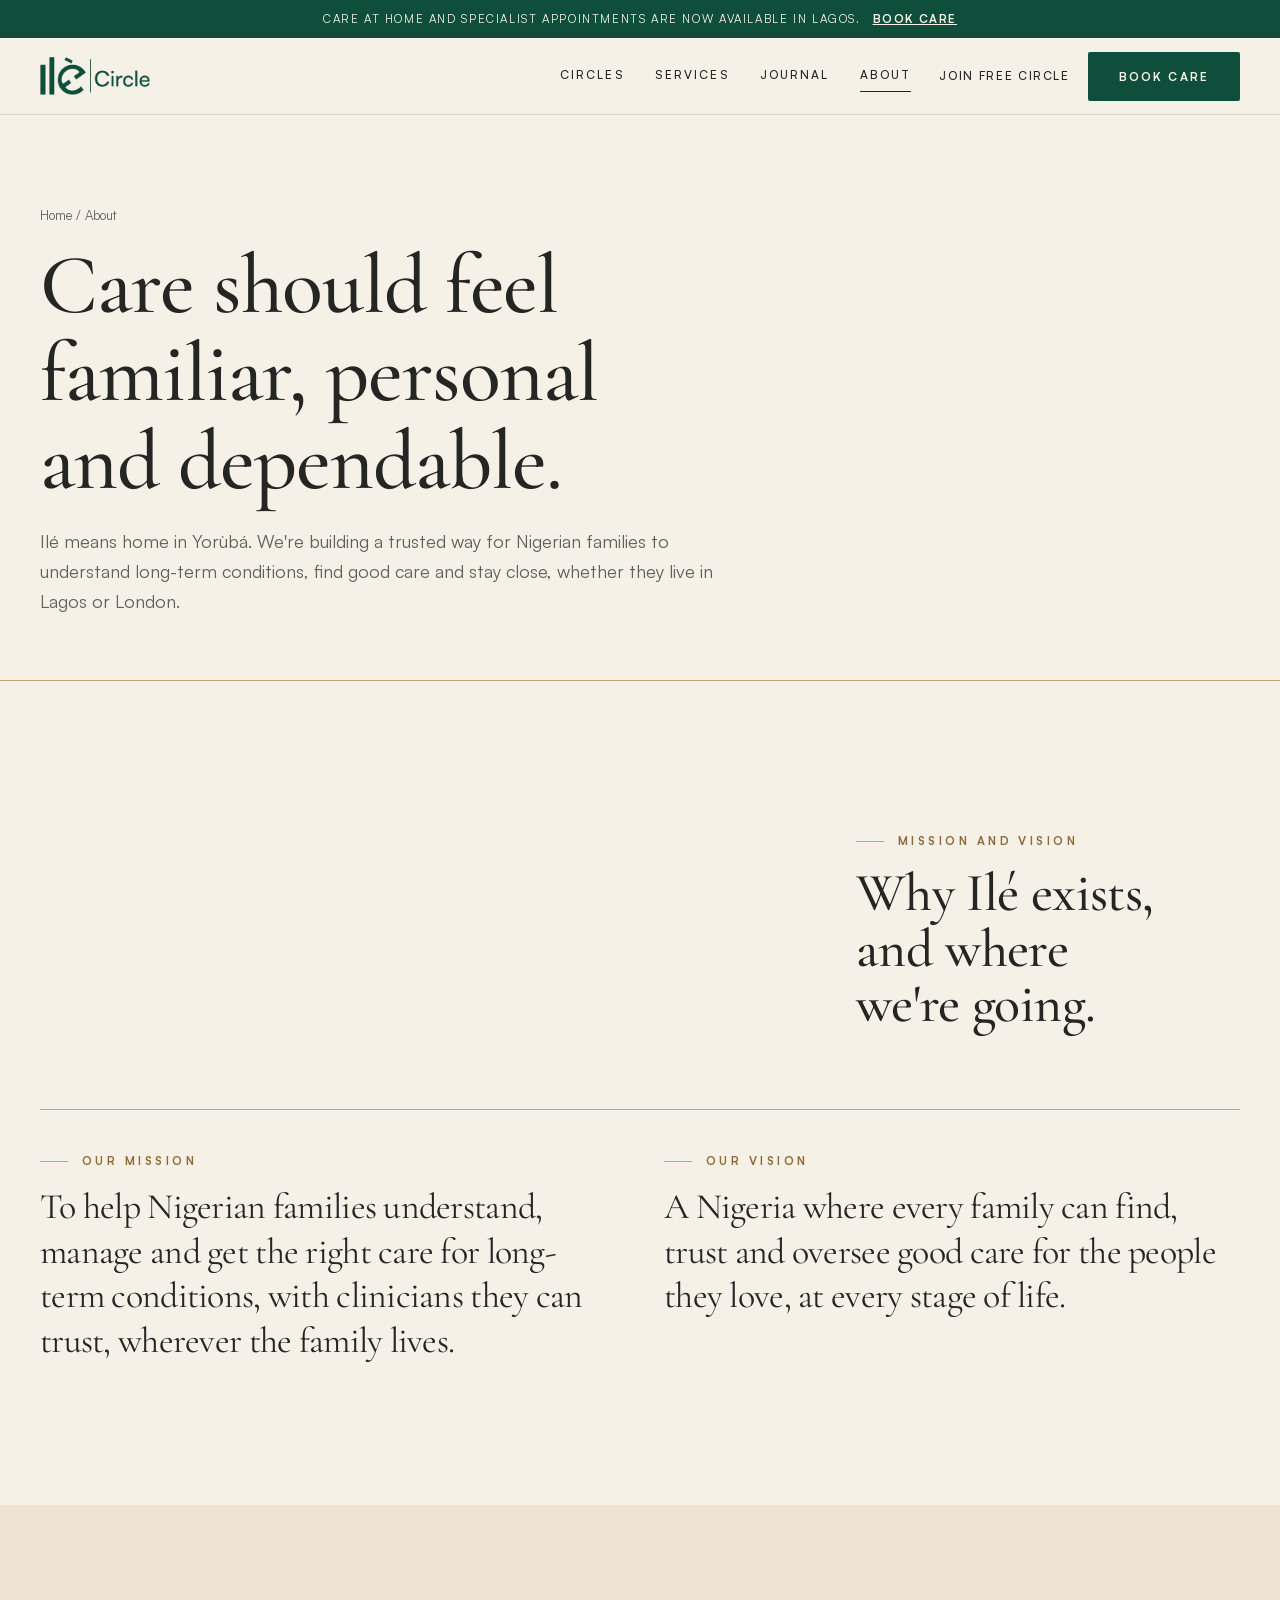
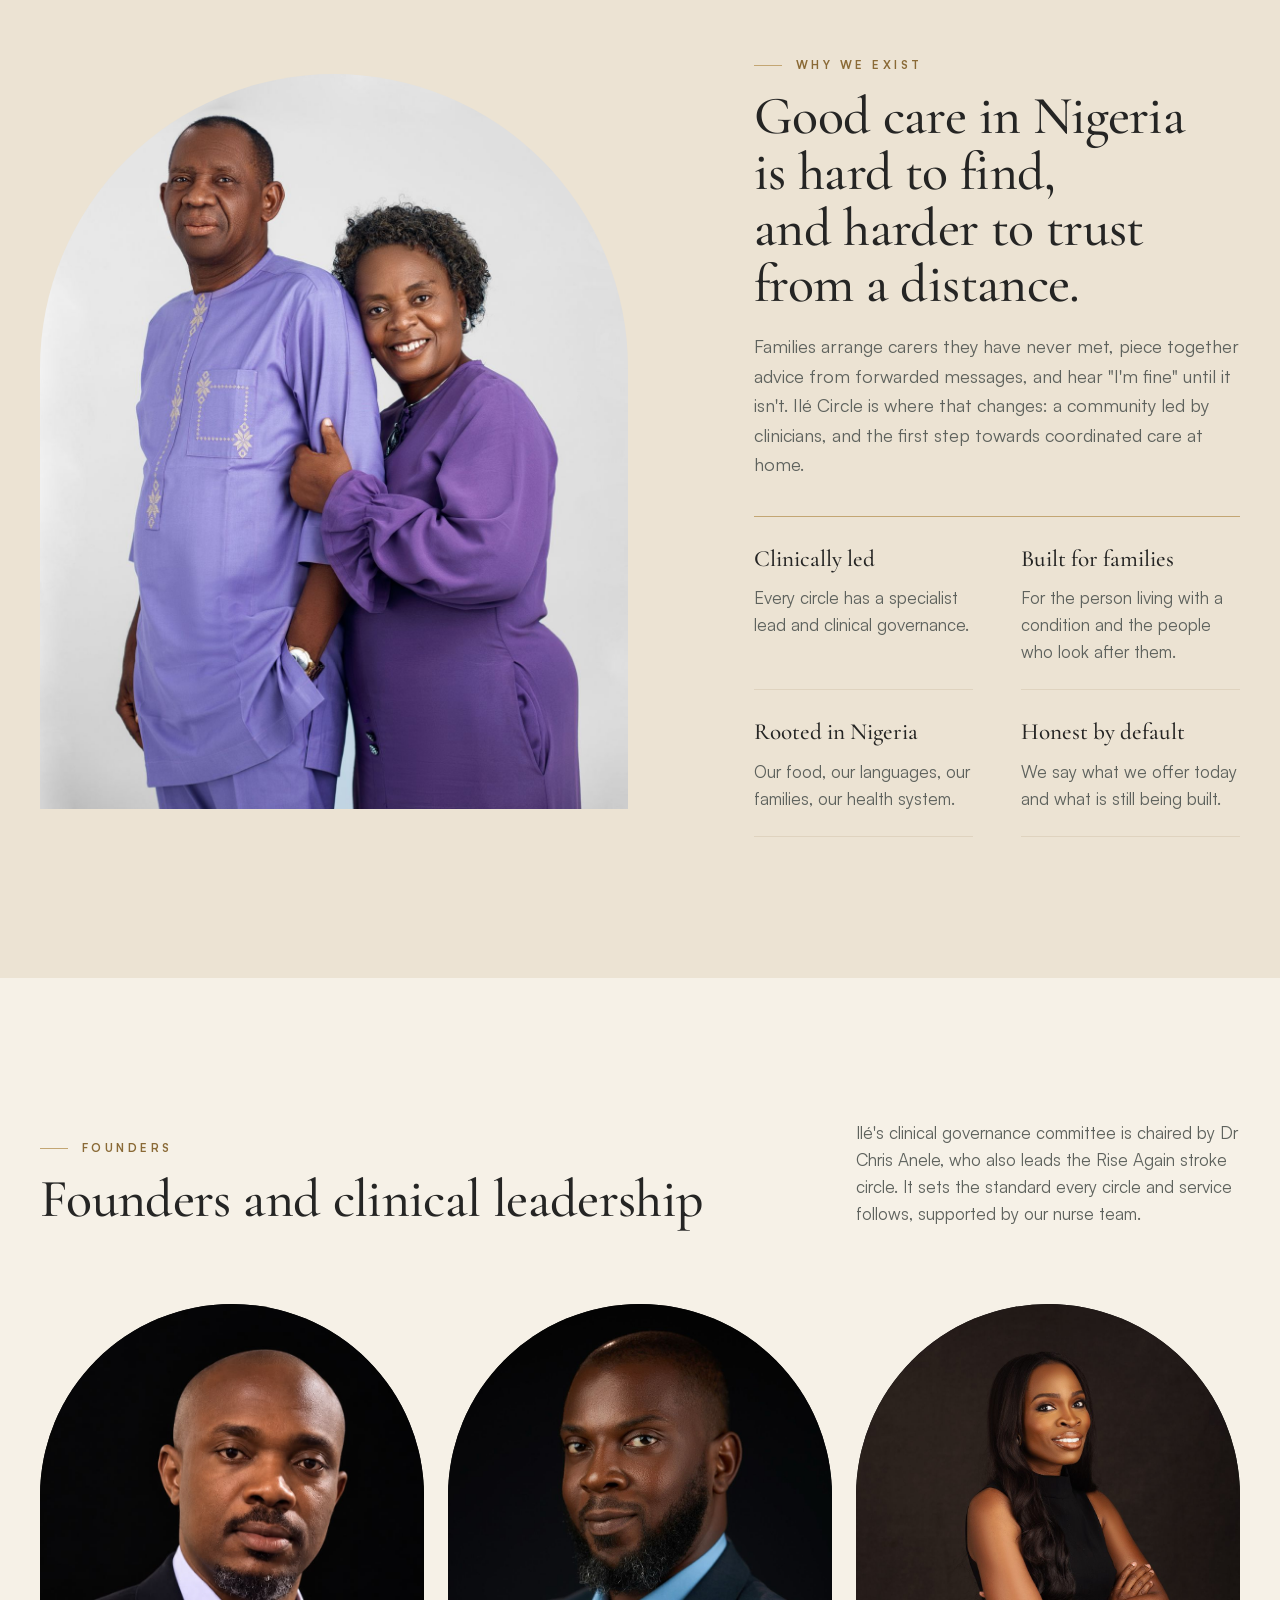
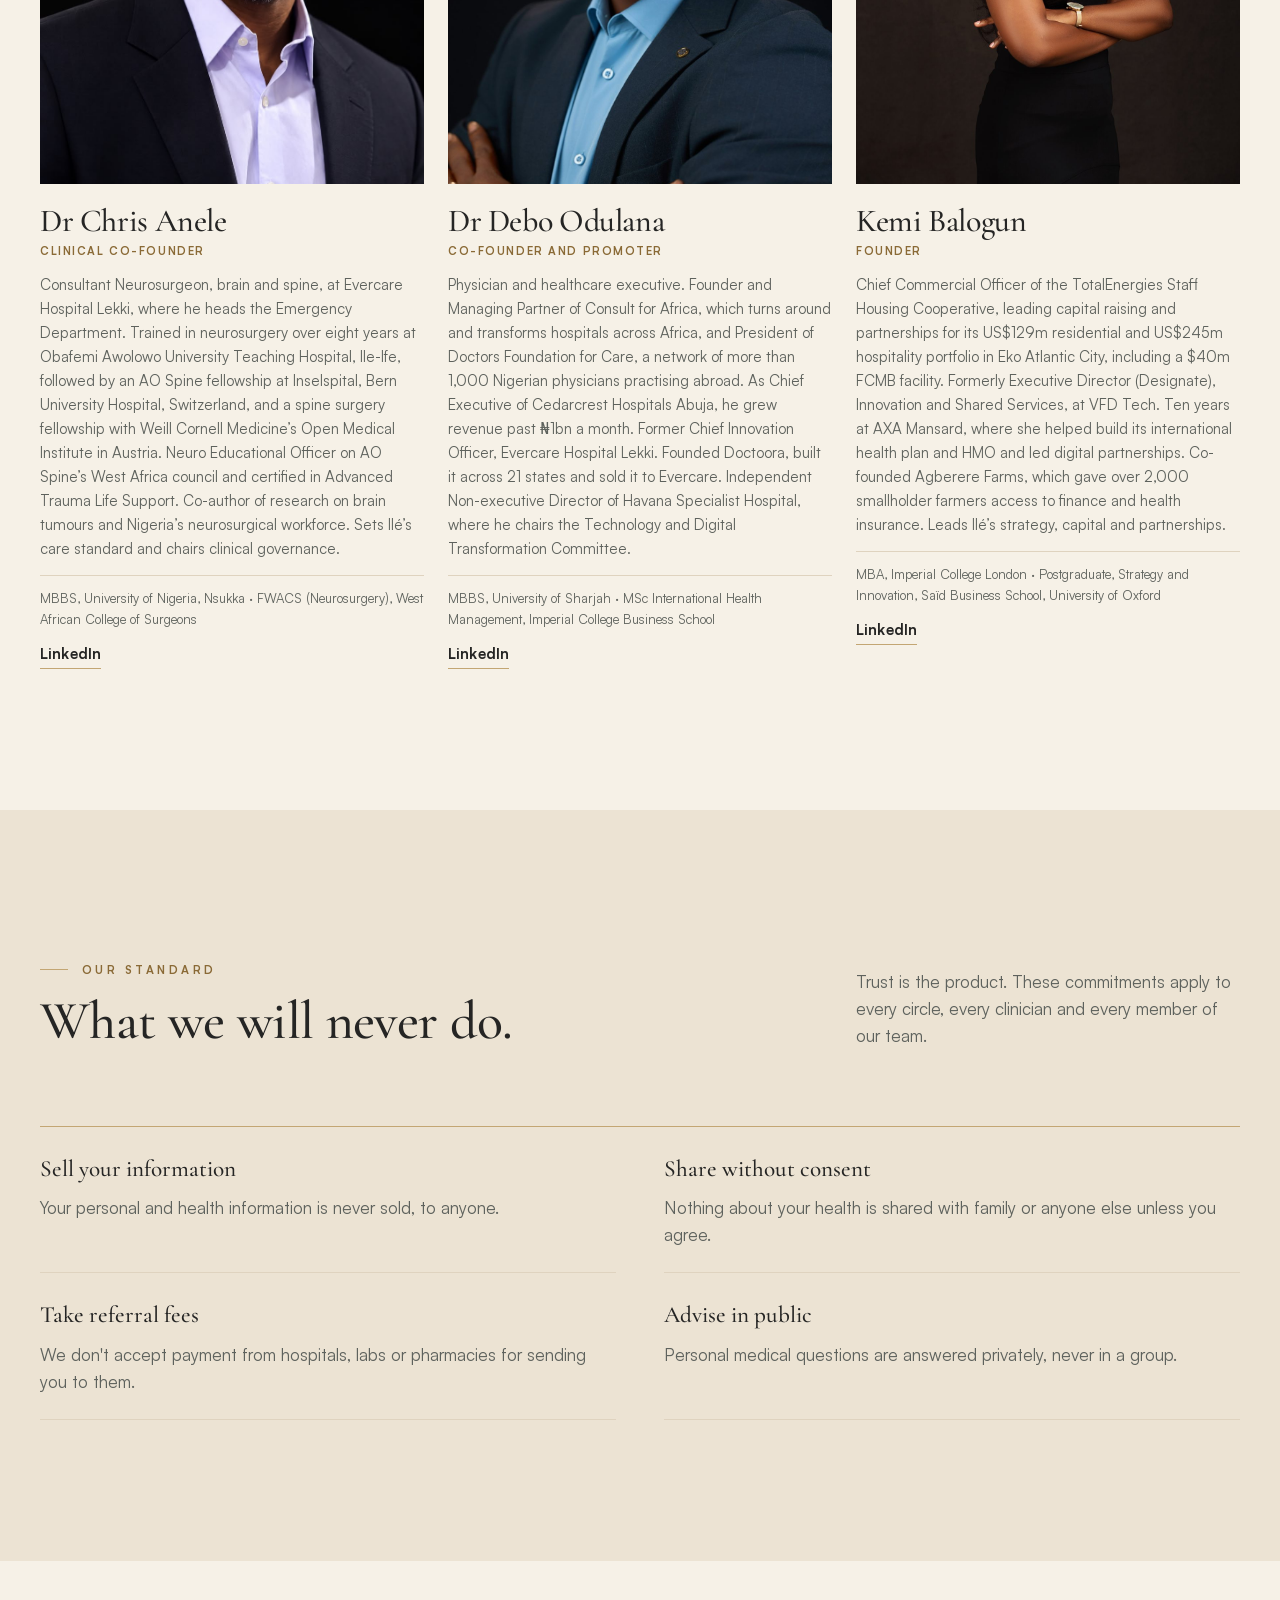
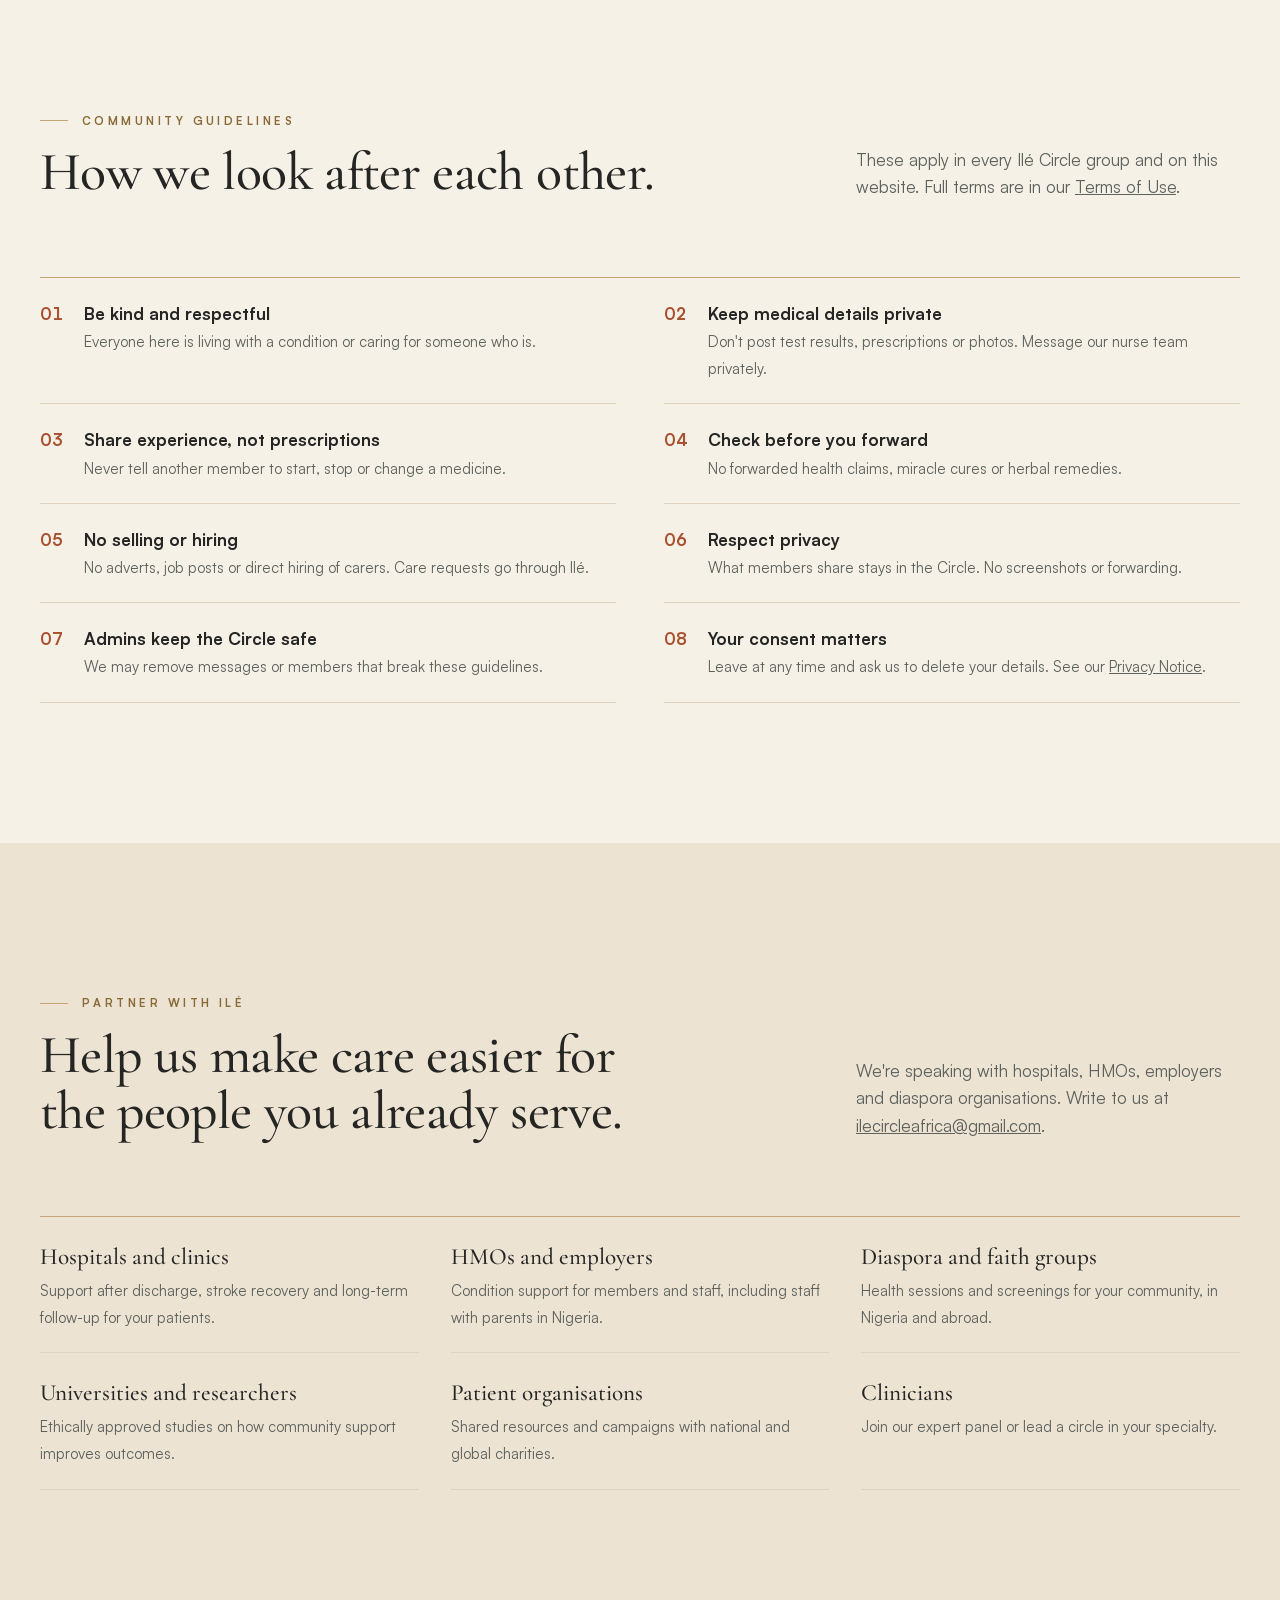
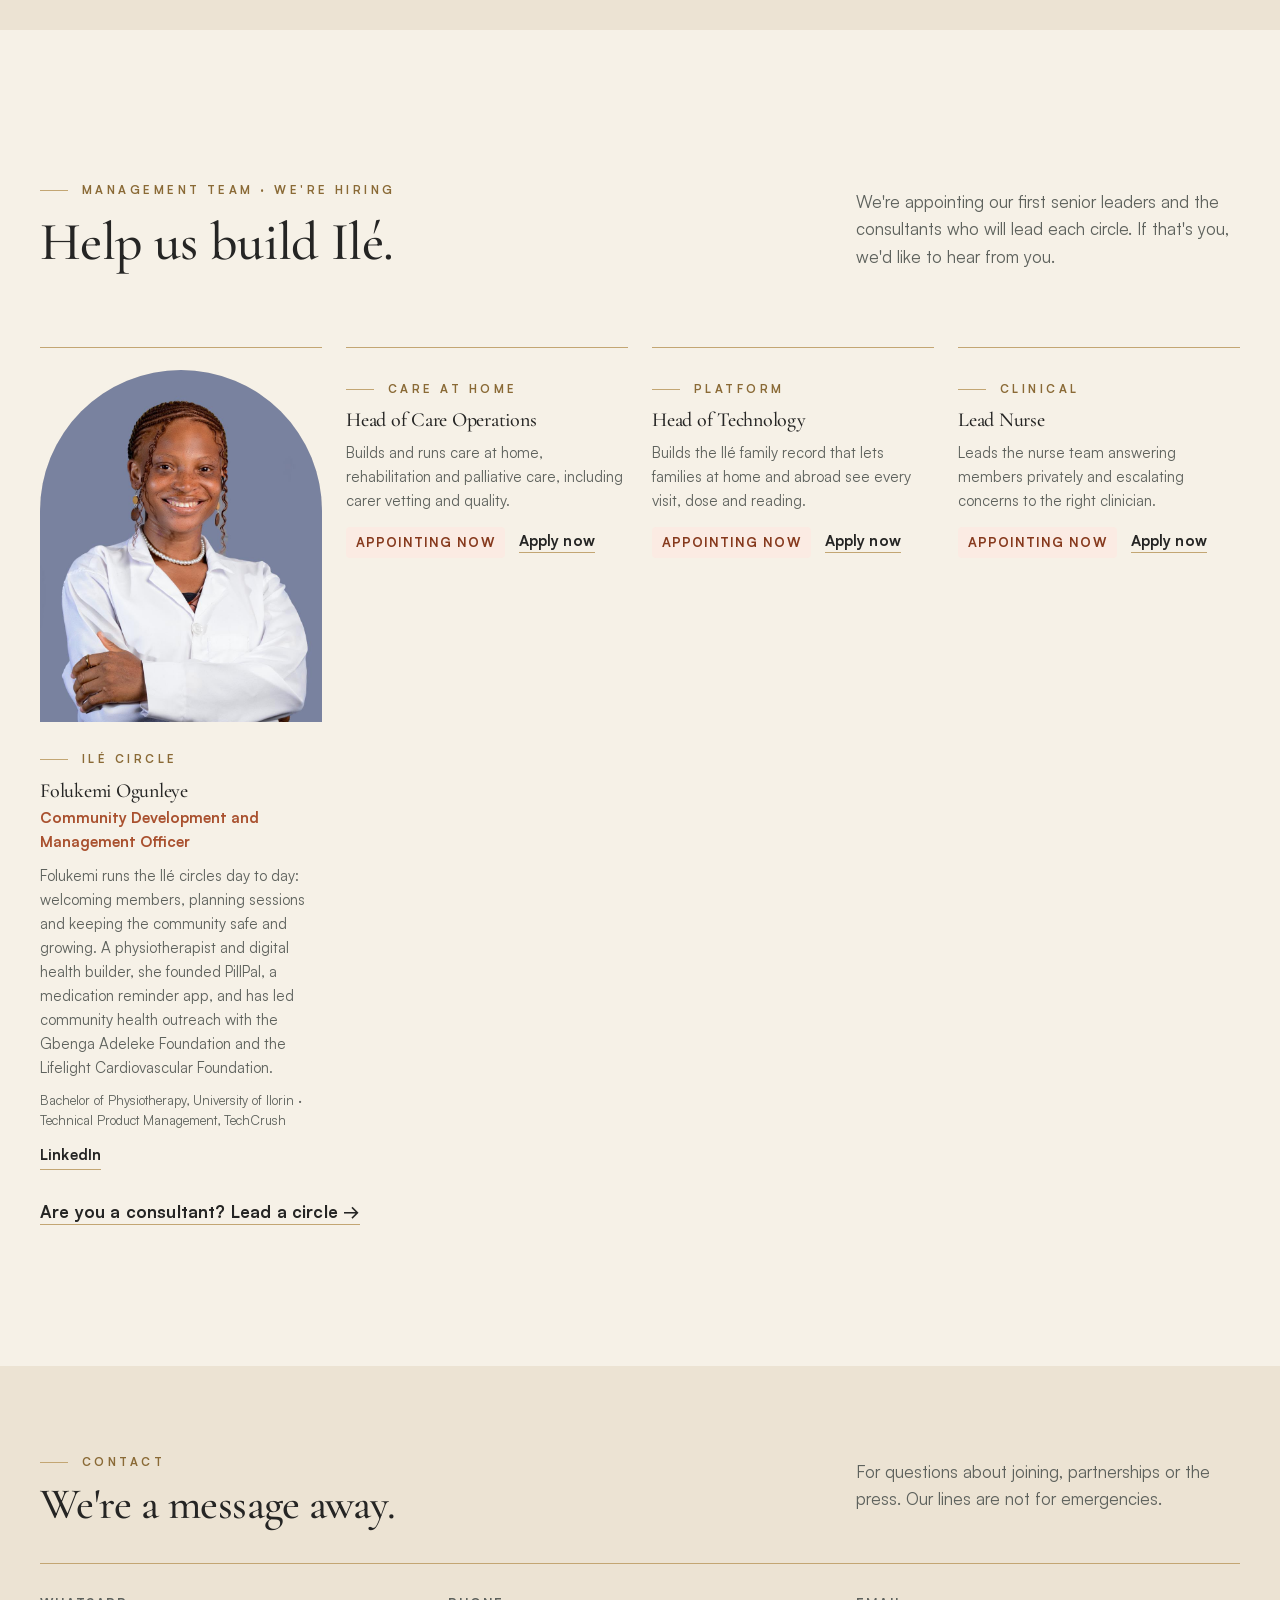
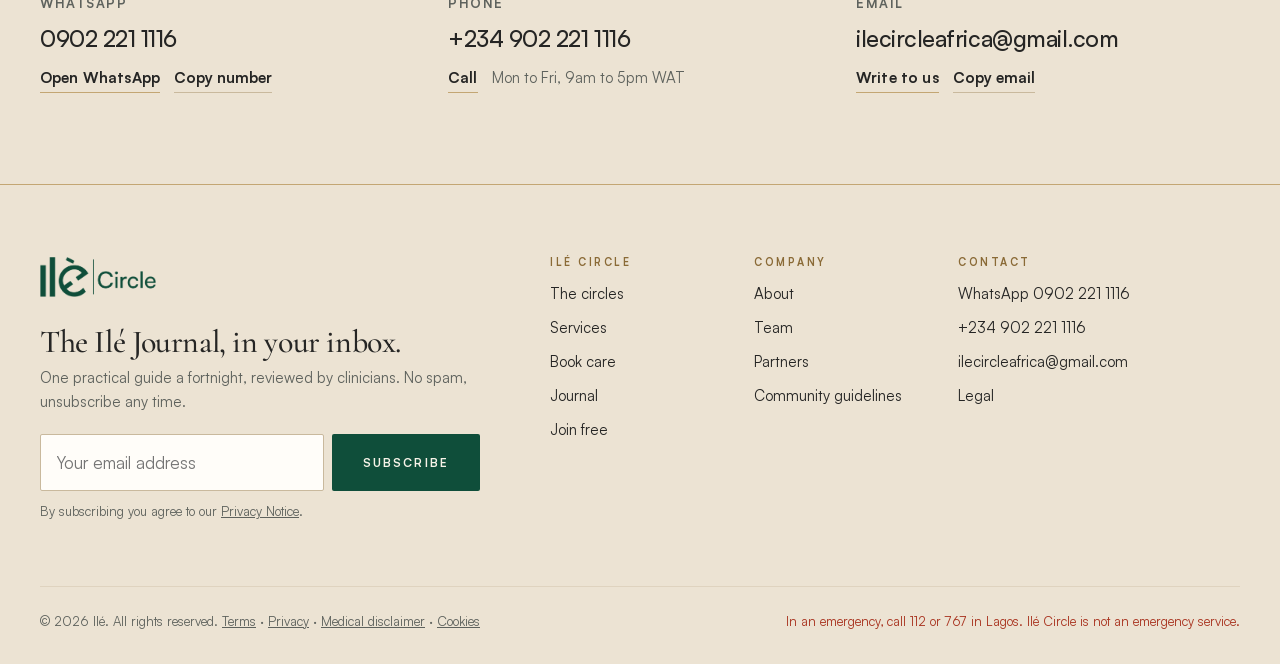
==== about.html @ 23734541 "Publish Ilé Circle website Co-Authored-By: Claude Opus 5.5 <noreply@anthropic.com>" ====
<!doctype html>
<html lang="en-GB">
<head>
<meta charset="utf-8">
<meta name="viewport" content="width=device-width, initial-scale=1, viewport-fit=cover">
<title>About · Ilé Circle</title>
<meta name="description" content="Ilé means home in Yorùbá. Our mission, vision, founders and management team.">
<meta property="og:title" content="About Ilé">
<meta property="og:description" content="Ilé means home in Yorùbá. Our mission, vision, founders and management team.">
<meta property="og:image" content="images/couple-purple-2.jpg">
<meta property="og:type" content="website">
<meta name="twitter:card" content="summary_large_image">
<meta name="theme-color" content="#0F4E3A">

<link rel="icon" type="image/png" href="images/mark-green.png">

<link rel="stylesheet" href="assets/site.css">
</head>
<body>
<a class="skip" href="#main">Skip to content</a>
<div class="announce"><div class="wrap"><span>Care at home and specialist appointments are now available in Lagos.</span> <a href="request.html">Book care</a></div></div>
<header class="site-header">
  <div class="wrap">
    <a class="brand" href="index.html" aria-label="Ilé Circle home"><img class="on-light" src="images/logo-circle-green.png" alt="Ilé Circle" width="1190" height="410"><img class="on-dark" src="images/logo-circle-cream.png" alt="Ilé Circle" width="1190" height="410"></a>
    <nav class="nav" aria-label="Main"><a href="circles.html">Circles</a><a href="index.html#services">Services</a><a href="journal.html">Journal</a><a href="about.html" aria-current="page">About</a></nav>
    <div class="header-cta"><a class="tel" href="join.html">Join free circle</a><a class="btn btn-primary" href="request.html">Book care</a></div>
    <button class="menu-btn" type="button" aria-expanded="false" aria-controls="drawer">Menu</button>
  </div>
  <div class="drawer" id="drawer"><div class="wrap"><nav aria-label="Mobile"><a href="circles.html">Circles</a><a href="index.html#services">Services</a><a href="journal.html">Journal</a><a href="about.html" aria-current="page">About</a><a href="join.html">Join the free circle</a><a href="https://wa.me/2349022211116" target="_blank" rel="noopener">WhatsApp 0902 221 1116</a><a class="btn btn-primary" href="request.html">Book care for a parent</a></nav></div></div>
</header>
<main id="main">
<header class="page-head">
  <div class="wrap">
    <p class="crumbs"><a href="index.html">Home</a> / About</p>
    <h1>Care should feel familiar, personal and dependable.</h1>
    <p class="lede">Ilé means home in Yorùbá. We're building a trusted way for Nigerian families to understand long-term conditions, find good care and stay close, whether they live in Lagos or London.</p>
  </div>
</header>

<section class="section" id="mission">
  <div class="wrap">
    <div class="head"><div><p class="kicker">Mission and vision</p><h2>Why Ilé exists, and where we're going.</h2></div></div>
    <div class="mv">
      <div><p class="kicker">Our mission</p><p class="mv-text">To help Nigerian families understand, manage and get the right care for long-term conditions, with clinicians they can trust, wherever the family lives.</p></div>
      <div><p class="kicker">Our vision</p><p class="mv-text">A Nigeria where every family can find, trust and oversee good care for the people they love, at every stage of life.</p></div>
    </div>
  </div>
</section>

<section class="section alt">
  <div class="wrap split">
    <div class="a"><div class="circle"><div class="media"><img src="images/couple-purple-2.jpg" alt="A Nigerian couple in matching purple outfits" loading="lazy" width="1200" height="1500"></div></div></div>
    <div class="b">
      <p class="kicker">Why we exist</p>
      <h2>Good care in Nigeria is hard to find, and harder to trust from a distance.</h2>
      <p class="lede">Families arrange carers they have never met, piece together advice from forwarded messages, and hear "I'm fine" until it isn't. Ilé Circle is where that changes: a community led by clinicians, and the first step towards coordinated care at home.</p>
      <div class="values" style="margin-top:36px">
        <div><b>Clinically led</b><span>Every circle has a specialist lead and clinical governance.</span></div>
        <div><b>Built for families</b><span>For the person living with a condition and the people who look after them.</span></div>
        <div><b>Rooted in Nigeria</b><span>Our food, our languages, our families, our health system.</span></div>
        <div><b>Honest by default</b><span>We say what we offer today and what is still being built.</span></div>
      </div>
    </div>
  </div>
</section>

<section class="section" id="team">
  <div class="wrap">
    <div class="head">
      <div><p class="kicker">Founders</p><h2>Founders and clinical leadership</h2></div>
      <div><p class="muted">Ilé's clinical governance committee is chaired by Dr Chris Anele, who also leads the Rise Again stroke circle. It sets the standard every circle and service follows, supported by our nurse team.</p></div>
    </div>
    <div class="people"><article class="person"><div class="portrait has-photo"><img src="images/founder-chris-anele.jpg" alt="Portrait of Dr Chris Anele" loading="lazy" width="1067" height="1600"></div><h3>Dr Chris Anele</h3><p class="role">Clinical co-founder</p><p>Consultant Neurosurgeon, brain and spine, at Evercare Hospital Lekki, where he heads the Emergency Department. Trained in neurosurgery over eight years at Obafemi Awolowo University Teaching Hospital, Ile-Ife, followed by an AO Spine fellowship at Inselspital, Bern University Hospital, Switzerland, and a spine surgery fellowship with Weill Cornell Medicine’s Open Medical Institute in Austria. Neuro Educational Officer on AO Spine’s West Africa council and certified in Advanced Trauma Life Support. Co-author of research on brain tumours and Nigeria’s neurosurgical workforce. Sets Ilé’s care standard and chairs clinical governance.</p><p class="creds">MBBS, University of Nigeria, Nsukka · FWACS (Neurosurgery), West African College of Surgeons</p><a class="li link" href="https://www.linkedin.com/in/christopher-anele-565a2362" target="_blank" rel="noopener">LinkedIn</a></article><article class="person"><div class="portrait has-photo"><img src="images/founder-debo-odulana.jpg" alt="Portrait of Dr Debo Odulana" loading="lazy" width="1067" height="1600"></div><h3>Dr Debo Odulana</h3><p class="role">Co-founder and promoter</p><p>Physician and healthcare executive. Founder and Managing Partner of Consult for Africa, which turns around and transforms hospitals across Africa, and President of Doctors Foundation for Care, a network of more than 1,000 Nigerian physicians practising abroad. As Chief Executive of Cedarcrest Hospitals Abuja, he grew revenue past ₦1bn a month. Former Chief Innovation Officer, Evercare Hospital Lekki. Founded Doctoora, built it across 21 states and sold it to Evercare. Independent Non-executive Director of Havana Specialist Hospital, where he chairs the Technology and Digital Transformation Committee.</p><p class="creds">MBBS, University of Sharjah · MSc International Health Management, Imperial College Business School</p><a class="li link" href="https://www.linkedin.com/in/deboodulana/" target="_blank" rel="noopener">LinkedIn</a></article><article class="person"><div class="portrait has-photo"><img src="images/founder-kemi-balogun.jpg" alt="Portrait of Kemi Balogun" loading="lazy" width="1067" height="1600"></div><h3>Kemi Balogun</h3><p class="role">Founder</p><p>Chief Commercial Officer of the TotalEnergies Staff Housing Cooperative, leading capital raising and partnerships for its US$129m residential and US$245m hospitality portfolio in Eko Atlantic City, including a $40m FCMB facility. Formerly Executive Director (Designate), Innovation and Shared Services, at VFD Tech. Ten years at AXA Mansard, where she helped build its international health plan and HMO and led digital partnerships. Co-founded Agberere Farms, which gave over 2,000 smallholder farmers access to finance and health insurance. Leads Ilé’s strategy, capital and partnerships.</p><p class="creds">MBA, Imperial College London · Postgraduate, Strategy and Innovation, Saïd Business School, University of Oxford</p><a class="li link" href="https://www.linkedin.com/in/oluwakemi-balogun/" target="_blank" rel="noopener">LinkedIn</a></article></div>
  </div>
</section>

<section class="section alt" id="standard">
  <div class="wrap">
    <div class="head">
      <div><p class="kicker">Our standard</p><h2>What we will never do.</h2></div>
      <div><p class="muted">Trust is the product. These commitments apply to every circle, every clinician and every member of our team.</p></div>
    </div>
    <div class="values">
      <div><b>Sell your information</b><span>Your personal and health information is never sold, to anyone.</span></div>
      <div><b>Share without consent</b><span>Nothing about your health is shared with family or anyone else unless you agree.</span></div>
      <div><b>Take referral fees</b><span>We don't accept payment from hospitals, labs or pharmacies for sending you to them.</span></div>
      <div><b>Advise in public</b><span>Personal medical questions are answered privately, never in a group.</span></div>
    </div>
  </div>
</section>

<section class="section" id="guidelines">
  <div class="wrap">
    <div class="head">
      <div><p class="kicker">Community guidelines</p><h2>How we look after each other.</h2></div>
      <div><p class="muted">These apply in every Ilé Circle group and on this website. Full terms are in our <a href="legal.html#terms">Terms of Use</a>.</p></div>
    </div>
    <ol class="rules">
      <li><div><b>Be kind and respectful</b><span>Everyone here is living with a condition or caring for someone who is.</span></div></li>
      <li><div><b>Keep medical details private</b><span>Don't post test results, prescriptions or photos. Message our nurse team privately.</span></div></li>
      <li><div><b>Share experience, not prescriptions</b><span>Never tell another member to start, stop or change a medicine.</span></div></li>
      <li><div><b>Check before you forward</b><span>No forwarded health claims, miracle cures or herbal remedies.</span></div></li>
      <li><div><b>No selling or hiring</b><span>No adverts, job posts or direct hiring of carers. Care requests go through Ilé.</span></div></li>
      <li><div><b>Respect privacy</b><span>What members share stays in the Circle. No screenshots or forwarding.</span></div></li>
      <li><div><b>Admins keep the Circle safe</b><span>We may remove messages or members that break these guidelines.</span></div></li>
      <li><div><b>Your consent matters</b><span>Leave at any time and ask us to delete your details. See our <a href="legal.html#privacy">Privacy Notice</a>.</span></div></li>
    </ol>
  </div>
</section>

<section class="section alt" id="partners">
  <div class="wrap">
    <div class="head">
      <div><p class="kicker">Partner with Ilé</p><h2>Help us make care easier for the people you already serve.</h2></div>
      <div><p class="muted">We're speaking with hospitals, HMOs, employers and diaspora organisations. Write to us at <a href="mailto:ilecircleafrica@gmail.com">ilecircleafrica@gmail.com</a>.</p></div>
    </div>
    <div class="partner-list">
      <div><b>Hospitals and clinics</b><span>Support after discharge, stroke recovery and long-term follow-up for your patients.</span></div>
      <div><b>HMOs and employers</b><span>Condition support for members and staff, including staff with parents in Nigeria.</span></div>
      <div><b>Diaspora and faith groups</b><span>Health sessions and screenings for your community, in Nigeria and abroad.</span></div>
      <div><b>Universities and researchers</b><span>Ethically approved studies on how community support improves outcomes.</span></div>
      <div><b>Patient organisations</b><span>Shared resources and campaigns with national and global charities.</span></div>
      <div><b>Clinicians</b><span>Join our expert panel or lead a circle in your specialty.</span></div>
    </div>
  </div>
</section>

<section class="section" id="careers">
  <div class="wrap">
    <div class="head">
      <div><p class="kicker">Management team · We're hiring</p><h2>Help us build Ilé.</h2></div>
      <div><p class="muted">We're appointing our first senior leaders and the consultants who will lead each circle. If that's you, we'd like to hear from you.</p></div>
    </div>
    <div class="roles"><article class="role-card appointed"><div class="role-photo"><img src="images/team-folukemi.jpg" alt="Portrait of Folukemi Ogunleye" loading="lazy" width="864" height="1080"></div><p class="kicker">Ilé Circle</p><h3>Folukemi Ogunleye</h3><p class="role">Community Development and Management Officer</p><p class="muted small">Folukemi runs the Ilé circles day to day: welcoming members, planning sessions and keeping the community safe and growing. A physiotherapist and digital health builder, she founded PillPal, a medication reminder app, and has led community health outreach with the Gbenga Adeleke Foundation and the Lifelight Cardiovascular Foundation.</p><p class="creds">Bachelor of Physiotherapy, University of Ilorin · Technical Product Management, TechCrush</p><a class="li link" href="https://www.linkedin.com/in/ogunleye-folukemisola-49941b267" target="_blank" rel="noopener">LinkedIn</a></article><article class="role-card"><p class="kicker">Care at home</p><h3>Head of Care Operations</h3><p class="muted small">Builds and runs care at home, rehabilitation and palliative care, including carer vetting and quality.</p><p class="small" style="margin-top:14px"><span class="badge" style="margin:0">Appointing now</span> <a class="link" style="margin-left:10px" href="apply.html?role=care-operations">Apply now</a></p></article><article class="role-card"><p class="kicker">Platform</p><h3>Head of Technology</h3><p class="muted small">Builds the Ilé family record that lets families at home and abroad see every visit, dose and reading.</p><p class="small" style="margin-top:14px"><span class="badge" style="margin:0">Appointing now</span> <a class="link" style="margin-left:10px" href="apply.html?role=technology">Apply now</a></p></article><article class="role-card"><p class="kicker">Clinical</p><h3>Lead Nurse</h3><p class="muted small">Leads the nurse team answering members privately and escalating concerns to the right clinician.</p><p class="small" style="margin-top:14px"><span class="badge" style="margin:0">Appointing now</span> <a class="link" style="margin-left:10px" href="apply.html?role=lead-nurse">Apply now</a></p></article></div>
    <p style="margin-top:28px"><a class="link arrow" href="apply.html?role=circle-lead">Are you a consultant? Lead a circle</a></p>
  </div>
</section>

<section class="section alt" id="contact">
  <div class="wrap">
    <div class="head"><div><p class="kicker">Contact</p><h2>We're a message away.</h2></div><div><p class="muted">For questions about joining, partnerships or the press. Our lines are not for emergencies.</p></div></div>
    <div class="contact-list">
      <div><span class="label">WhatsApp</span><p class="v">0902 221 1116</p><div class="acts"><a class="link" href="https://wa.me/2349022211116" target="_blank" rel="noopener">Open WhatsApp</a><button type="button" data-copy="+2349022211116">Copy number</button></div></div>
      <div><span class="label">Phone</span><p class="v">+234 902 221 1116</p><div class="acts"><a class="link" href="tel:+2349022211116">Call</a><span class="muted">Mon to Fri, 9am to 5pm WAT</span></div></div>
      <div><span class="label">Email</span><p class="v">ilecircleafrica@gmail.com</p><div class="acts"><a class="link" href="mailto:ilecircleafrica@gmail.com">Write to us</a><button type="button" data-copy="ilecircleafrica@gmail.com">Copy email</button></div></div>
    </div>
    <p class="xs muted" id="copy-status" role="status" style="margin-top:14px"></p>
  </div>
</section>

</main>
<footer class="site-footer">
  <div class="wrap">
    <div class="foot-grid">
      <div class="foot-news">
        <img class="on-light" src="images/logo-circle-green.png" alt="Ilé Circle" width="1190" height="410"><img class="on-dark" src="images/logo-circle-cream.png" alt="Ilé Circle" width="1190" height="410">
        <h3>The Ilé Journal, in your inbox.</h3>
        <p>One practical guide a fortnight, reviewed by clinicians. No spam, unsubscribe any time.</p>
        <form class="news-form" novalidate><label class="sr" for="news-email">Email address</label><input id="news-email" type="email" placeholder="Your email address" autocomplete="email"><button class="btn btn-primary" type="submit">Subscribe</button></form>
        <p class="news-msg xs" role="status" style="margin-top:10px"></p>
        <p class="xs muted" style="margin-top:6px">By subscribing you agree to our <a href="legal.html#privacy">Privacy Notice</a>.</p>
      </div>
      <div class="foot-col"><h4>Ilé Circle</h4><ul><li><a href="circles.html">The circles</a></li><li><a href="index.html#services">Services</a></li><li><a href="request.html">Book care</a></li><li><a href="journal.html">Journal</a></li><li><a href="join.html">Join free</a></li></ul></div>
      <div class="foot-col"><h4>Company</h4><ul><li><a href="about.html">About</a></li><li><a href="about.html#team">Team</a></li><li><a href="about.html#partners">Partners</a></li><li><a href="about.html#guidelines">Community guidelines</a></li></ul></div>
      <div class="foot-col"><h4>Contact</h4><ul><li><a href="https://wa.me/2349022211116" target="_blank" rel="noopener">WhatsApp 0902 221 1116</a></li><li><a href="tel:+2349022211116">+234 902 221 1116</a></li><li><a href="mailto:ilecircleafrica@gmail.com">ilecircleafrica@gmail.com</a></li><li><a href="legal.html">Legal</a></li></ul></div>
    </div>
    <div class="foot-base">
      <span>© <span data-year>2026</span> Ilé. All rights reserved. <a href="legal.html#terms">Terms</a> · <a href="legal.html#privacy">Privacy</a> · <a href="legal.html#disclaimer">Medical disclaimer</a> · <a href="legal.html#cookies">Cookies</a></span>
      <span class="em">In an emergency, call 112 or 767 in Lagos. Ilé Circle is not an emergency service.</span>
    </div>
  </div>
</footer>
<div class="mbar"><a class="btn btn-primary" href="request.html">Book care</a><a class="btn btn-outline" href="https://wa.me/2349022211116" target="_blank" rel="noopener">WhatsApp</a></div>
<script src="assets/site.js" defer></script>
</body>
</html>
---- assets/site.css ----
@font-face{font-family:"Satoshi";src:url(../fonts/satoshi-400.woff2) format("woff2");font-weight:400;font-style:normal;font-display:swap}
@font-face{font-family:"Satoshi";src:url(../fonts/satoshi-500.woff2) format("woff2");font-weight:500;font-style:normal;font-display:swap}
@font-face{font-family:"Satoshi";src:url(../fonts/satoshi-700.woff2) format("woff2");font-weight:700;font-style:normal;font-display:swap}
@font-face{font-family:"Cormorant Garamond";src:url(../fonts/cormorant.woff2) format("woff2");font-weight:300 700;font-style:normal;font-display:swap}
@font-face{font-family:"Cormorant Garamond";src:url(../fonts/cormorant-italic.woff2) format("woff2");font-weight:300 700;font-style:italic;font-display:swap}
/* Ilé Circle design system.
   Layout: 12-column editorial grid at 1240px; cream ground, deep green for emphasis, photography carries the people.
   Restraint: hairline dividers over cards, one accent (coral) used sparingly, medium-weight display type. */
:root{
  --cream:#F7F3E8; --cream-2:#EFE8D8; --paper:#FFFFFF; --green:#0F4E3A; --green-2:#0B3D2D; --green-ink:#0F4E3A;
  --sage:#8EA68C; --coral:#E58A6A; --coral-ink:#A9512F; --ink:#252524; --muted:#5E625D; --line:#DDD5C3; --line-2:#CFC6B2;
  --on-green:#F7F3E8; --on-green-muted:#B9CCBF; --alert:#A8321E; --alert-bg:#FBE4DE; --note-bg:#FBEBE3; --note-ink:#86391D; --focus:#E58A6A;
  --show-light:block; --show-dark:none;
  --sans:"Satoshi","Helvetica Neue",Helvetica,Arial,system-ui,sans-serif;
  --t-xs:.8125rem; --t-sm:.9375rem; --t-base:1.0625rem; --t-md:1.25rem; --t-lg:1.625rem; --t-xl:clamp(2rem,3.4vw,2.75rem); --t-2xl:clamp(2.6rem,5.6vw,4.5rem);
  --gutter:max(20px,env(safe-area-inset-left,0px)); --gutter-r:max(20px,env(safe-area-inset-right,0px));
  --r:6px; --max:1240px;
}
@media (prefers-color-scheme: dark){
  :root:not([data-theme="light"]){
    --cream:#111915; --cream-2:#17211C; --paper:#1C2621; --green:#8FC3AA; --green-2:#0B3326; --green-ink:#A9D4C0;
    --sage:#7E977C; --coral:#EFA083; --coral-ink:#F2AE94; --ink:#F1EDE3; --muted:#A9B3AC; --line:#2B3832; --line-2:#3A4A42;
    --on-green:#F7F3E8; --on-green-muted:#A9C2B3; --alert:#F4A593; --alert-bg:#3A1F1A; --note-bg:#33231B; --note-ink:#F6C3AC; --focus:#EFA083;
    --show-light:none; --show-dark:block; color-scheme:dark;
  }
}
:root[data-theme="dark"]{
  --cream:#111915; --cream-2:#17211C; --paper:#1C2621; --green:#8FC3AA; --green-2:#0B3326; --green-ink:#A9D4C0;
  --sage:#7E977C; --coral:#EFA083; --coral-ink:#F2AE94; --ink:#F1EDE3; --muted:#A9B3AC; --line:#2B3832; --line-2:#3A4A42;
  --on-green:#F7F3E8; --on-green-muted:#A9C2B3; --alert:#F4A593; --alert-bg:#3A1F1A; --note-bg:#33231B; --note-ink:#F6C3AC; --focus:#EFA083;
  --show-light:none; --show-dark:block; color-scheme:dark;
}
*,*::before,*::after{box-sizing:border-box}
[hidden]{display:none!important}
html{scroll-behavior:smooth;-webkit-text-size-adjust:100%}
@media (prefers-reduced-motion: reduce){html{scroll-behavior:auto}*{transition:none!important;animation:none!important}}
body{margin:0;background:var(--cream);color:var(--ink);font-family:var(--sans);font-size:var(--t-base);line-height:1.6;-webkit-font-smoothing:antialiased;text-rendering:optimizeLegibility}
img{display:block;max-width:100%;height:auto}
a{color:inherit}
p{margin:0}
h1,h2,h3,h4{margin:0;font-weight:500;letter-spacing:-0.028em;line-height:1.08;text-wrap:balance}
:focus-visible{outline:2px solid var(--focus);outline-offset:3px}
.sr{position:absolute;width:1px;height:1px;overflow:hidden;clip:rect(0 0 0 0);white-space:nowrap}
.skip{position:absolute;left:-999px;top:8px;z-index:100;background:var(--paper);padding:10px 14px}
.skip:focus{left:12px}
.on-light{display:var(--show-light)} .on-dark{display:var(--show-dark)}
.wrap{max-width:var(--max);margin:0 auto;padding-left:var(--gutter);padding-right:var(--gutter-r)}
.muted{color:var(--muted)}
.small{font-size:var(--t-sm)}
.xs{font-size:var(--t-xs)}
.kicker{font-size:var(--t-xs);font-weight:700;letter-spacing:.14em;text-transform:uppercase;color:var(--coral-ink)}
.measure{max-width:62ch}
.lede{font-size:var(--t-md);line-height:1.5;color:var(--muted);max-width:58ch}

/* Buttons and links */
.btn{display:inline-flex;align-items:center;justify-content:center;gap:10px;font:600 var(--t-sm)/1 var(--sans);letter-spacing:.005em;padding:16px 24px;border-radius:var(--r);text-decoration:none;border:1px solid transparent;cursor:pointer;transition:background .2s ease,color .2s ease,border-color .2s ease}
.btn-primary{background:var(--green);color:var(--on-green)}
.btn-primary:hover{background:var(--green-2)}
.btn-outline{border-color:var(--line-2);color:var(--ink);background:transparent}
.btn-outline:hover{border-color:var(--ink)}
.btn-light{background:var(--cream);color:#0F4E3A}
.btn-light:hover{background:#fff}
.link{font-weight:600;text-decoration:none;border-bottom:1px solid var(--line-2);padding-bottom:2px;transition:border-color .2s ease}
.link:hover{border-color:var(--coral)}
.arrow::after{content:" \2192"}

/* Announcement */
.announce{background:var(--green);color:var(--on-green);font-size:var(--t-sm)}
.announce .wrap{display:flex;justify-content:center;gap:12px;padding-block:10px;text-align:center}
.announce a{color:var(--on-green);font-weight:600}

/* Header */
.site-header{position:sticky;top:env(safe-area-inset-top,0px);z-index:40;background:color-mix(in srgb,var(--cream) 94%,transparent);backdrop-filter:saturate(1.2) blur(12px);border-bottom:1px solid var(--line)}
.site-header .wrap{display:flex;align-items:center;gap:28px;height:76px}
.brand{display:flex;align-items:center;flex:none}
.brand img{height:38px;width:auto}
.nav{display:flex;gap:30px;margin-left:auto}
.nav a{text-decoration:none;font-size:var(--t-sm);font-weight:500;color:var(--ink);padding:6px 0;border-bottom:1px solid transparent}
.nav a:hover,.nav a[aria-current="page"]{border-color:var(--ink)}
.header-cta{display:flex;align-items:center;gap:18px}
.header-cta .tel{font-size:var(--t-sm);font-weight:500;text-decoration:none;white-space:nowrap}
.menu-btn{display:none;margin-left:auto;background:none;border:1px solid var(--line-2);border-radius:var(--r);padding:10px 12px;color:var(--ink);font:600 var(--t-sm)/1 var(--sans);cursor:pointer}
.drawer{display:none;border-top:1px solid var(--line);background:var(--cream)}
.drawer nav{display:grid;padding-block:12px 24px}
.drawer a{text-decoration:none;font-size:var(--t-md);padding:14px 0;border-bottom:1px solid var(--line)}
.drawer .btn{margin-top:20px}
@media (max-width:1080px){.header-cta .tel{display:none}}
@media (max-width:900px){.nav,.header-cta{display:none}.menu-btn{display:inline-flex}.drawer.open{display:block}.site-header .wrap{height:68px}.brand img{height:32px}}

/* Sections */
.section{padding-block:clamp(72px,9vw,128px)}
.section-tight{padding-block:clamp(48px,6vw,80px)}
.alt{background:var(--cream-2)}
.rule{border-top:1px solid var(--line)}
.head{display:grid;grid-template-columns:repeat(12,1fr);gap:24px;margin-bottom:clamp(40px,5vw,64px);align-items:end}
.head>div:first-child{grid-column:1/8}
.head>div:last-child{grid-column:9/13}
.head h2{font-size:var(--t-xl);margin-top:14px}
@media (max-width:900px){.head{grid-template-columns:1fr}.head>div:first-child,.head>div:last-child{grid-column:auto}}

/* Hero */
.hero{position:relative;overflow:hidden}
.hero-grid{display:grid;grid-template-columns:repeat(12,1fr);gap:24px;min-height:min(78vh,760px);align-items:center}
.hero-copy{grid-column:1/7;padding-block:72px}
.hero h1{font-size:var(--t-2xl);margin-top:18px}
.hero .lede{margin-top:24px}
.hero-actions{display:flex;flex-wrap:wrap;gap:12px 20px;align-items:center;margin-top:36px}
.assure{display:flex;flex-wrap:wrap;gap:8px 28px;margin-top:44px;padding-top:24px;border-top:1px solid var(--line);font-size:var(--t-sm);color:var(--muted)}
.assure b{display:block;color:var(--ink);font-weight:600}
.hero-media{position:absolute;top:0;right:0;bottom:0;width:46%}
.hero-media img{width:100%;height:100%;object-fit:cover;object-position:50% 18%}
@media (max-width:900px){
  .hero-grid{min-height:0;grid-template-columns:1fr}
  .hero-copy{grid-column:auto;padding-block:40px 48px}
  .hero-media{position:relative;width:auto;height:min(72vw,520px)}
}

/* Circle tiles */
.tiles{display:grid;grid-template-columns:repeat(5,1fr);gap:16px}
.tile{display:block;text-decoration:none;color:var(--ink);min-width:0}
.tile .img{aspect-ratio:3/4;overflow:hidden;border-radius:var(--r);background:var(--cream-2)}
.tile img{width:100%;height:100%;object-fit:cover;transition:transform .6s ease}
.tile:hover img{transform:scale(1.03)}
.tile h3{font-size:var(--t-md);margin-top:18px;letter-spacing:-0.02em}
.tile p{font-size:var(--t-sm);color:var(--muted);margin-top:6px}
.tile .tag{font-size:var(--t-xs);color:var(--coral-ink);font-weight:700;letter-spacing:.1em;text-transform:uppercase;margin-top:16px;display:block}
@media (max-width:1000px){.tiles{grid-template-columns:repeat(3,1fr)}}
@media (max-width:640px){.tiles{grid-template-columns:1fr 1fr;gap:20px 14px}}

/* Split feature */
.split{display:grid;grid-template-columns:repeat(12,1fr);gap:24px;align-items:center}
.split .a{grid-column:1/7}
.split .b{grid-column:8/13}
.split.rev .a{grid-column:7/13;order:2}
.split.rev .b{grid-column:1/6;order:1}
.split>*{min-width:0}
.split h2{font-size:var(--t-xl);margin-top:14px}
.split .lede{margin-top:20px}
@media (max-width:900px){.split{grid-template-columns:1fr;gap:40px}.split .a,.split .b,.split.rev .a,.split.rev .b{grid-column:auto;order:0}}
.points{list-style:none;margin:32px 0 0;padding:0;border-top:1px solid var(--line)}
.points li{padding:18px 0;border-bottom:1px solid var(--line);display:grid;grid-template-columns:200px 1fr;gap:16px}
.points b{font-weight:600}
.points span{color:var(--muted)}
@media (max-width:640px){.points li{grid-template-columns:1fr;gap:4px}}

/* Product preview */
.device{background:var(--cream-2);border-radius:10px;padding:clamp(20px,4vw,48px)}
.device-card{background:var(--paper);border-radius:10px;max-width:420px;margin:0 auto;box-shadow:0 1px 0 var(--line),0 30px 60px -35px rgba(15,78,58,.45);overflow:hidden}
.device-top{display:flex;justify-content:space-between;align-items:center;padding:16px 20px;border-bottom:1px solid var(--line)}
.seg{display:inline-grid;grid-auto-flow:column;background:var(--cream-2);border-radius:var(--r);padding:3px}
.seg button{font:600 var(--t-xs)/1 var(--sans);border:0;background:transparent;color:var(--muted);padding:9px 12px;border-radius:4px;cursor:pointer}
.seg button[aria-pressed="true"]{background:var(--paper);color:var(--ink);box-shadow:0 1px 2px rgba(0,0,0,.12)}
.device-body{padding:18px 20px 8px}
.who{display:flex;align-items:center;gap:12px}
.who .av{width:40px;height:40px;border-radius:50%;background:var(--green);color:var(--on-green);display:grid;place-items:center;font-weight:600;font-size:var(--t-sm)}
.who b{display:block;font-weight:600}
.who small{color:var(--muted);font-size:var(--t-xs)}
.status-dot{margin-left:auto;font-size:var(--t-xs);font-weight:600;color:var(--green-ink);display:flex;align-items:center;gap:6px}
.status-dot::before{content:"";width:8px;height:8px;border-radius:50%;background:#3E9B6E}
.timeline{list-style:none;margin:16px 0 0;padding:0}
.timeline li{display:grid;grid-template-columns:1fr auto;gap:12px;padding:12px 0;border-top:1px solid var(--line)}
.timeline b{display:block;font-size:var(--t-sm);font-weight:600}
.timeline small{color:var(--muted);font-size:var(--t-xs)}
.timeline time{font-size:var(--t-xs);color:var(--muted);font-variant-numeric:tabular-nums}
.device-note{font-size:var(--t-xs);color:var(--muted);text-align:center;margin-top:16px}

/* Steps */
.steps{list-style:none;margin:0;padding:0;display:grid;grid-template-columns:repeat(3,1fr);gap:24px;counter-reset:s}
.steps li{counter-increment:s;border-top:1px solid var(--ink);padding-top:24px;min-width:0}
.steps li::before{content:counter(s,decimal-leading-zero);font-size:var(--t-sm);font-weight:600;color:var(--coral-ink);font-variant-numeric:tabular-nums}
.steps h3{font-size:var(--t-lg);margin-top:28px}
.steps p{color:var(--muted);margin-top:12px}
@media (max-width:800px){.steps{grid-template-columns:1fr;gap:40px}}

/* Statement band */
.statement{background:var(--green);color:var(--on-green);position:relative;overflow:hidden}
.statement .wrap{display:grid;grid-template-columns:repeat(12,1fr);gap:24px;align-items:center}
.statement blockquote{grid-column:1/10;margin:0;font-size:clamp(2rem,4.4vw,3.5rem);font-weight:500;letter-spacing:-0.03em;line-height:1.1}
.statement .mark{grid-column:11/13;justify-self:end;width:min(160px,100%);opacity:.9}
.statement p{grid-column:1/10;color:var(--on-green-muted);margin-top:24px}
@media (max-width:800px){.statement blockquote,.statement p{grid-column:1/-1}.statement .mark{display:none}}

/* People */
.people{display:grid;grid-template-columns:repeat(3,1fr);gap:24px}
.person{min-width:0}
.portrait{aspect-ratio:4/5;border-radius:var(--r);background:#0F4E3A;display:grid;place-items:center;overflow:hidden;position:relative}
.portrait img{width:100%;height:100%;object-fit:cover;object-position:50% 15%}
.portrait.has-photo{background:#111}
.portrait.has-photo::after{display:none}
.portrait span{font-size:clamp(3rem,6vw,4.5rem);font-weight:500;color:#F7F3E8;letter-spacing:-0.04em}
.portrait::after{content:"";position:absolute;right:-18%;bottom:-14%;width:62%;aspect-ratio:310/409;background:url("../images/mark-cream.png") center/contain no-repeat;opacity:.08}
.people.short .portrait{aspect-ratio:1/1}
.person h3{font-size:var(--t-lg);margin-top:20px}
.person .role{color:var(--coral-ink);font-weight:600;font-size:var(--t-sm);margin-top:6px}
.person p{color:var(--muted);margin-top:12px;font-size:var(--t-sm)}
.person .creds{margin-top:14px;font-size:var(--t-xs);color:var(--muted);border-top:1px solid var(--line);padding-top:12px}
.person a.li{font-size:var(--t-sm);font-weight:600;margin-top:12px;display:inline-block}
@media (max-width:900px){.people{grid-template-columns:1fr 1fr}}
@media (max-width:600px){.people{grid-template-columns:1fr}}

/* Articles */
.cards{display:grid;grid-template-columns:repeat(3,1fr);gap:32px 24px}
.card{display:block;text-decoration:none;color:var(--ink);min-width:0}
.card .img{aspect-ratio:3/2;border-radius:var(--r);overflow:hidden;background:var(--cream-2)}
.card img{width:100%;height:100%;object-fit:cover;transition:transform .6s ease}
.card:hover img{transform:scale(1.03)}
.card .meta{display:flex;gap:12px;font-size:var(--t-xs);color:var(--muted);margin-top:18px;text-transform:uppercase;letter-spacing:.1em;font-weight:600}
.card .meta .cat{color:var(--coral-ink)}
.card h3{font-size:var(--t-md);margin-top:10px;line-height:1.25;letter-spacing:-0.015em}
.card p{font-size:var(--t-sm);color:var(--muted);margin-top:8px}
.card:hover h3{text-decoration:underline;text-decoration-thickness:1px;text-underline-offset:4px}
@media (max-width:900px){.cards{grid-template-columns:1fr 1fr}}
@media (max-width:600px){.cards{grid-template-columns:1fr}}

/* Alert strip */
.strip{background:var(--alert-bg);color:var(--alert)}
.strip .wrap{display:flex;flex-wrap:wrap;gap:12px 32px;align-items:center;justify-content:space-between;padding-block:28px}
.strip b{font-size:var(--t-md);font-weight:600}
.strip .fast{display:flex;flex-wrap:wrap;gap:8px 24px;font-size:var(--t-sm);color:var(--ink)}
.strip .fast strong{color:var(--alert)}
.strip a{color:var(--alert);font-weight:600}

/* FAQ */
.faq-grid{display:grid;grid-template-columns:repeat(12,1fr);gap:24px}
.faq-grid>div:first-child{grid-column:1/5}
.faq-grid>div:last-child{grid-column:6/13}
.faq-grid h2{font-size:var(--t-xl);margin-top:14px}
details.qa{border-top:1px solid var(--line)}
details.qa:last-child{border-bottom:1px solid var(--line)}
details.qa summary{list-style:none;cursor:pointer;display:flex;justify-content:space-between;gap:24px;padding:22px 0;font-size:var(--t-md);font-weight:500}
details.qa summary::-webkit-details-marker{display:none}
details.qa summary::after{content:"+";font-weight:400;font-size:1.5rem;line-height:1;color:var(--muted)}
details.qa[open] summary::after{content:"\2212"}
details.qa p{padding:0 0 24px;color:var(--muted);max-width:62ch}
@media (max-width:900px){.faq-grid{grid-template-columns:1fr}.faq-grid>div{grid-column:auto!important}}

/* CTA band */
.cta{background:var(--green);color:var(--on-green)}
.cta .wrap{display:grid;grid-template-columns:repeat(12,1fr);gap:24px;align-items:end}
.cta h2{grid-column:1/8;font-size:var(--t-xl)}
.cta .side{grid-column:9/13;display:grid;gap:16px}
.cta .side p{color:var(--on-green-muted)}
.cta .side a.tel{color:var(--on-green)}
@media (max-width:900px){.cta h2,.cta .side{grid-column:1/-1}}

/* Footer */
.site-footer{background:var(--cream);border-top:1px solid var(--line);padding-block:72px 32px;font-size:var(--t-sm)}
.foot-grid{display:grid;grid-template-columns:repeat(12,1fr);gap:32px 24px}
.foot-news{grid-column:1/6}
.foot-news img{height:40px;width:auto}
.foot-news h3{font-size:var(--t-lg);margin-top:28px}
.foot-news p{color:var(--muted);margin-top:8px}
.news-form{display:flex;gap:8px;margin-top:20px;max-width:440px}
.news-form input{flex:1;min-width:0}
.foot-col{grid-column:span 2}
.foot-col h4{font-size:var(--t-xs);letter-spacing:.12em;text-transform:uppercase;font-weight:700;color:var(--muted);margin-bottom:14px}
.foot-col ul{list-style:none;margin:0;padding:0;display:grid;gap:10px}
.foot-col a{text-decoration:none}
.foot-col a:hover{text-decoration:underline;text-underline-offset:3px}
.foot-col:first-of-type{grid-column:7/9}
.foot-base{display:flex;flex-wrap:wrap;justify-content:space-between;gap:12px 24px;margin-top:64px;padding-top:24px;border-top:1px solid var(--line);color:var(--muted);font-size:var(--t-xs)}
.foot-base .em{color:var(--alert)}
@media (max-width:900px){.foot-news{grid-column:1/-1}.foot-col,.foot-col:first-of-type{grid-column:span 6}}

/* Forms */
.field{display:grid;gap:8px;min-width:0}
label,.label{font-size:var(--t-sm);font-weight:600}
.opt{font-weight:400;color:var(--muted)}
input,select,textarea{font:inherit;font-size:var(--t-base);color:var(--ink);background:var(--paper);border:1px solid var(--line-2);border-radius:var(--r);padding:14px 16px;width:100%}
input:focus,select:focus,textarea:focus{outline:2px solid var(--focus);outline-offset:0;border-color:transparent}
input[aria-invalid="true"],select[aria-invalid="true"]{border-color:var(--alert)}
.row2{display:grid;grid-template-columns:1fr 1fr;gap:16px}
@media (max-width:600px){.row2{grid-template-columns:1fr}}
.choices{display:flex;flex-wrap:wrap;gap:8px}
.choices label{font-weight:500;display:inline-flex;align-items:center;gap:10px;border:1px solid var(--line-2);border-radius:var(--r);padding:11px 14px;cursor:pointer;background:var(--paper)}
.choices input{width:auto;margin:0;accent-color:var(--green)}
.choices label:has(input:checked){border-color:var(--green);box-shadow:inset 0 0 0 1px var(--green)}
.consent{display:grid;grid-template-columns:20px 1fr;gap:12px;font-weight:400;font-size:var(--t-sm);color:var(--muted)}
.consent input{width:18px;height:18px;margin-top:3px;accent-color:var(--green)}
.form-msg{font-size:var(--t-sm);font-weight:600;color:var(--alert)}
.form-ok{font-size:var(--t-sm);color:var(--green-ink);font-weight:600}
.preview-note{font-size:var(--t-xs);background:var(--note-bg);color:var(--note-ink);padding:8px 12px;border-radius:4px}

/* Join page */
.join-grid{display:grid;grid-template-columns:repeat(12,1fr);gap:24px;align-items:start}
.join-aside{grid-column:1/5;position:sticky;top:110px}
.join-aside h1{font-size:var(--t-xl);margin-top:14px}
.join-aside .lede{margin-top:18px;font-size:var(--t-base)}
.join-aside ul{list-style:none;padding:0;margin:28px 0 0;border-top:1px solid var(--line)}
.join-aside li{padding:14px 0;border-bottom:1px solid var(--line);font-size:var(--t-sm)}
.join-aside .contact{margin-top:28px;font-size:var(--t-sm);color:var(--muted)}
.join-aside .contact a{color:var(--ink);font-weight:600}
.join-main{grid-column:6/13}
@media (max-width:900px){.join-aside,.join-main{grid-column:1/-1;position:static}}
.stepper{display:grid;grid-template-columns:repeat(3,1fr);gap:8px;margin-bottom:36px}
.stepper span{font-size:var(--t-xs);font-weight:600;color:var(--muted);padding-top:12px;border-top:2px solid var(--line)}
.stepper span.on{color:var(--ink);border-color:var(--green)}
.stepper span.done{border-color:var(--green)}
fieldset.step{border:0;margin:0;padding:0;display:grid;gap:22px;min-width:0}
fieldset.step legend{font-size:var(--t-lg);font-weight:500;letter-spacing:-0.02em;padding:0;margin-bottom:6px}
.form-nav{display:flex;justify-content:space-between;gap:12px;flex-wrap:wrap;margin-top:32px;padding-top:24px;border-top:1px solid var(--line)}
.done-panel{display:grid;gap:16px}
.done-panel h2{font-size:var(--t-xl)}
.done-panel dl{display:grid;grid-template-columns:180px 1fr;gap:10px 20px;margin:8px 0 0;font-size:var(--t-sm);border-top:1px solid var(--line);padding-top:16px}
.done-panel dt{color:var(--muted)}
.done-panel dd{margin:0;overflow-wrap:anywhere}
@media (max-width:600px){.done-panel dl{grid-template-columns:1fr}}

/* Page header (inner pages) */
.page-head{padding-block:clamp(56px,7vw,96px) clamp(40px,5vw,64px);border-bottom:1px solid var(--line)}
.page-head h1{font-size:var(--t-2xl);margin-top:16px;max-width:16ch}
.page-head .lede{margin-top:22px}
.crumbs{font-size:var(--t-xs);color:var(--muted)}
.crumbs a{text-decoration:none}
.crumbs a:hover{text-decoration:underline}

/* Circles page */
.subnav{position:sticky;top:76px;z-index:30;background:var(--cream);border-bottom:1px solid var(--line)}
.subnav .wrap{display:flex;gap:28px;overflow-x:auto;scrollbar-width:none}
.subnav a{flex:none;text-decoration:none;font-size:var(--t-sm);font-weight:500;padding:16px 0;border-bottom:2px solid transparent;color:var(--muted)}
.subnav a.on,.subnav a:hover{color:var(--ink);border-color:var(--ink)}
@media (max-width:900px){.subnav{top:68px}}
.circle{scroll-margin-top:150px}
.circle .media{aspect-ratio:4/5;border-radius:var(--r);overflow:hidden}
.circle .media img{width:100%;height:100%;object-fit:cover;object-position:50% 25%}
.circle h2{font-size:var(--t-xl);margin-top:12px}
.circle .lede{margin-top:18px}
.cols{display:grid;grid-template-columns:1fr 1fr;gap:32px;margin-top:36px;padding-top:28px;border-top:1px solid var(--line)}
.cols h4{font-size:var(--t-xs);text-transform:uppercase;letter-spacing:.12em;font-weight:700;color:var(--muted);margin-bottom:12px}
.cols ul{margin:0;padding-left:18px;display:grid;gap:8px}
.cols li::marker{color:var(--coral)}
.leadline{margin-top:28px;font-size:var(--t-sm);color:var(--muted)}
.leadline b{color:var(--ink);font-weight:600}
.badge{display:inline-block;font-size:var(--t-xs);font-weight:700;letter-spacing:.08em;text-transform:uppercase;color:var(--note-ink);background:var(--note-bg);padding:5px 10px;border-radius:4px;margin-left:10px;vertical-align:middle}
@media (max-width:600px){.cols{grid-template-columns:1fr}}

/* Myth or fact */
.myths{display:grid;grid-template-columns:repeat(3,1fr);gap:0 24px;border-top:1px solid var(--line)}
.myth{all:unset;box-sizing:border-box;display:grid;gap:12px;align-content:start;padding:28px 0;border-bottom:1px solid var(--line);cursor:pointer}
.myth:focus-visible{outline:2px solid var(--focus);outline-offset:4px}
.myth .q{font-size:var(--t-md);font-weight:500;letter-spacing:-0.015em;line-height:1.3}
.myth .hint{font-size:var(--t-sm);font-weight:600;color:var(--green-ink)}
.myth .a{display:none;color:var(--muted);font-size:var(--t-sm)}
.myth .v{display:none;font-size:var(--t-xs);font-weight:700;letter-spacing:.12em;text-transform:uppercase;color:var(--coral-ink)}
.myth[aria-expanded="true"] .a,.myth[aria-expanded="true"] .v{display:block}
.myth[aria-expanded="true"] .hint{display:none}
@media (max-width:900px){.myths{grid-template-columns:1fr}}

/* Journal */
.filters{display:flex;flex-wrap:wrap;gap:8px;align-items:center;margin-bottom:40px}
.filters button{font:500 var(--t-sm)/1 var(--sans);padding:11px 16px;border:1px solid var(--line-2);border-radius:999px;background:transparent;color:var(--ink);cursor:pointer}
.filters button[aria-pressed="true"]{background:var(--ink);color:var(--cream);border-color:var(--ink)}
.filters .search{margin-left:auto;min-width:240px;max-width:320px}
@media (max-width:700px){.filters .search{margin-left:0;max-width:none;width:100%}}
.feature{display:grid;grid-template-columns:repeat(12,1fr);gap:24px;align-items:center;text-decoration:none;color:var(--ink);margin-bottom:72px}
.feature .img{grid-column:1/8;aspect-ratio:16/10;border-radius:var(--r);overflow:hidden}
.feature .img img{width:100%;height:100%;object-fit:cover}
.feature .txt{grid-column:9/13}
.feature h2{font-size:var(--t-xl);margin-top:14px}
.feature p{color:var(--muted);margin-top:16px}
@media (max-width:900px){.feature{grid-template-columns:1fr}.feature .img,.feature .txt{grid-column:auto}}
.empty{color:var(--muted);padding:40px 0}

/* Article */
.article-head{padding-block:clamp(48px,6vw,88px) 40px}
.article-head .inner{max-width:820px}
.article-head h1{font-size:clamp(2.2rem,4.6vw,3.6rem);margin-top:18px}
.article-head .lede{margin-top:20px}
.byline{display:flex;flex-wrap:wrap;gap:8px 24px;margin-top:32px;padding-top:20px;border-top:1px solid var(--line);font-size:var(--t-sm);color:var(--muted)}
.byline b{color:var(--ink);font-weight:600}
.review{display:inline-flex;align-items:center;gap:8px}
.review.pending{color:var(--note-ink)}
.review.ok{color:var(--green-ink)}
.article-hero{aspect-ratio:21/9;border-radius:var(--r);overflow:hidden}
.article-hero img{width:100%;height:100%;object-fit:cover;object-position:50% 30%}
.article-body{display:grid;grid-template-columns:repeat(12,1fr);gap:24px;padding-block:56px 96px}
.prose{grid-column:3/10;font-size:1.125rem;line-height:1.75}
.prose>*+*{margin-top:1.1em}
.prose h2{font-size:var(--t-lg);margin-top:2em}
.prose h3{font-size:var(--t-md);margin-top:1.6em;font-weight:600;letter-spacing:-0.01em}
.prose ul,.prose ol{padding-left:1.3em}
.prose li+li{margin-top:.4em}
.prose li::marker{color:var(--coral-ink)}
.prose a{color:var(--green-ink);text-underline-offset:3px}
.prose blockquote{margin:1.6em 0;padding:20px 24px;background:var(--cream-2);border-left:3px solid var(--green);border-radius:0 var(--r) var(--r) 0;font-size:var(--t-base)}
.prose blockquote.warn{background:var(--alert-bg);border-color:var(--alert);color:var(--ink)}
.aside{grid-column:10/13;align-self:start;position:sticky;top:110px;font-size:var(--t-sm);display:grid;gap:24px}
.aside .box{border-top:1px solid var(--line);padding-top:16px}
.aside h4{font-size:var(--t-xs);text-transform:uppercase;letter-spacing:.12em;font-weight:700;color:var(--muted);margin-bottom:10px}
.aside button{font:600 var(--t-sm)/1 var(--sans);background:none;border:1px solid var(--line-2);border-radius:var(--r);padding:10px 14px;cursor:pointer;color:var(--ink)}
@media (max-width:1000px){.prose{grid-column:1/-1}.aside{grid-column:1/-1;position:static}}
.disclaimer{font-size:var(--t-sm);color:var(--muted);border-top:1px solid var(--line);padding-top:20px;margin-top:48px}

/* About */
.values{display:grid;grid-template-columns:repeat(2,1fr);gap:0 48px;border-top:1px solid var(--line)}
.values div{padding:24px 0;border-bottom:1px solid var(--line)}
.values b{display:block;font-weight:600;font-size:var(--t-md)}
.values span{display:block;color:var(--muted);margin-top:6px}
@media (max-width:700px){.values{grid-template-columns:1fr}}
.rules{list-style:none;margin:0;padding:0;display:grid;grid-template-columns:repeat(2,1fr);gap:0 48px;counter-reset:r;border-top:1px solid var(--line)}
.rules li{counter-increment:r;display:grid;grid-template-columns:44px 1fr;padding:22px 0;border-bottom:1px solid var(--line)}
.rules li::before{content:counter(r,decimal-leading-zero);color:var(--coral-ink);font-weight:600;font-variant-numeric:tabular-nums}
.rules b{display:block;font-weight:600}
.rules span{color:var(--muted);font-size:var(--t-sm)}
@media (max-width:700px){.rules{grid-template-columns:1fr}}
.contact-list{display:grid;grid-template-columns:repeat(3,1fr);gap:24px;border-top:1px solid var(--line);padding-top:28px}
.contact-list .label{font-size:var(--t-xs);text-transform:uppercase;letter-spacing:.12em;color:var(--muted);font-weight:700}
.contact-list .v{font-size:var(--t-lg);font-weight:500;letter-spacing:-0.02em;margin-top:8px;overflow-wrap:anywhere}
.contact-list .acts{display:flex;flex-wrap:wrap;gap:14px;margin-top:12px;font-size:var(--t-sm)}
.contact-list button{font:600 var(--t-sm)/1 var(--sans);background:none;border:0;border-bottom:1px solid var(--line-2);padding:0 0 2px;cursor:pointer;color:var(--ink)}
@media (max-width:800px){.contact-list{grid-template-columns:1fr}}
.partner-list{display:grid;grid-template-columns:repeat(3,1fr);gap:0 32px;border-top:1px solid var(--line)}
.partner-list div{padding:22px 0;border-bottom:1px solid var(--line)}
.partner-list b{display:block;font-weight:600}
.partner-list span{color:var(--muted);font-size:var(--t-sm)}
@media (max-width:800px){.partner-list{grid-template-columns:1fr}}

/* Legal */
.legal-doc{display:grid;grid-template-columns:repeat(12,1fr);gap:24px;padding-block:56px 96px}
.legal-doc nav.toc{grid-column:1/4;position:sticky;top:110px;align-self:start;display:grid;gap:8px;font-size:var(--t-sm)}
.legal-doc nav.toc b{font-size:var(--t-xs);text-transform:uppercase;letter-spacing:.12em;color:var(--muted)}
.legal-doc nav.toc a{text-decoration:none}
.legal-doc main{grid-column:4/12;min-width:0}
.legal-doc h1{font-size:var(--t-xl)}
.legal-doc h2{font-size:var(--t-lg);margin:56px 0 8px;padding-top:24px;border-top:1px solid var(--line);scroll-margin-top:100px}
.legal-doc h3{font-size:var(--t-md);margin:28px 0 8px;font-weight:600;letter-spacing:-0.01em}
.legal-doc p,.legal-doc li{max-width:72ch;color:var(--ink)}
.legal-doc p+p{margin-top:12px}
.legal-doc .meta{color:var(--muted);font-size:var(--t-sm);margin-top:10px}
.legal-doc .draft{background:var(--note-bg);color:var(--note-ink);padding:14px 18px;border-radius:var(--r);margin:24px 0;font-size:var(--t-sm)}
.legal-doc .box{background:var(--paper);border:1px solid var(--line);border-radius:var(--r);padding:18px 20px;margin:16px 0}
.legal-doc .table-wrap{overflow-x:auto;margin:14px 0}
.legal-doc table{border-collapse:collapse;width:100%;font-size:var(--t-sm);min-width:560px}
.legal-doc th,.legal-doc td{text-align:left;vertical-align:top;padding:12px;border-bottom:1px solid var(--line)}
.legal-doc th{background:var(--cream-2);font-weight:600}
.legal-doc mark{background:var(--note-bg);color:var(--note-ink);padding:0 4px;border-radius:3px}
@media (max-width:900px){.legal-doc nav.toc{grid-column:1/-1;position:static}.legal-doc main{grid-column:1/-1}}

/* Management roles */
.roles{display:grid;grid-template-columns:repeat(4,1fr);gap:24px}
.role-card{border-top:1px solid var(--ink);padding-top:22px;min-width:0}
.role-card h3{font-size:var(--t-md);margin-top:12px}
.role-card .role{color:var(--coral-ink);font-weight:600;font-size:var(--t-sm);margin-top:4px}
.role-card .muted{margin-top:10px}
@media (max-width:1000px){.roles{grid-template-columns:1fr 1fr}}
@media (max-width:600px){.roles{grid-template-columns:1fr}}
.device-label{display:flex;align-items:center;gap:12px;justify-content:center;font-size:var(--t-sm);font-weight:600;margin-bottom:20px}

/* Mission and vision */
.mv{display:grid;grid-template-columns:1fr 1fr;gap:48px;border-top:1px solid var(--ink);padding-top:32px}
.mv-text{font-size:clamp(1.4rem,2.4vw,1.9rem);font-weight:500;letter-spacing:-0.02em;line-height:1.3;margin-top:14px}
@media (max-width:800px){.mv{grid-template-columns:1fr;gap:32px}}

/* Services list */
.svc-list{list-style:none;margin:32px 0 0;padding:0;border-top:1px solid var(--line)}
.svc{padding:22px 0;border-bottom:1px solid var(--line);display:grid;gap:8px}
.svc-top{display:flex;flex-wrap:wrap;align-items:baseline;justify-content:space-between;gap:8px 16px}
.svc h3{font-size:var(--t-md);letter-spacing:-0.015em}
.svc p{color:var(--muted);font-size:var(--t-sm);max-width:56ch}
.svc .link{justify-self:start;font-size:var(--t-sm);margin-top:4px}
.svc-tag{font-size:var(--t-xs);font-weight:700;letter-spacing:.08em;text-transform:uppercase;color:var(--note-ink);background:var(--note-bg);padding:4px 10px;border-radius:4px;white-space:nowrap}
.svc-tag.build{color:var(--cream);background:var(--green-ink)}
.svc-photo{position:sticky;top:110px}
@media (max-width:900px){.svc-photo{position:static}}
.svc-tag.now{color:#F7F3E8;background:#2F7D57}
.svc-acts{display:flex;flex-wrap:wrap;align-items:center;gap:10px 20px;margin-top:6px}
.btn-sm{padding:11px 16px;font-size:var(--t-xs)}
.svc-tags{display:inline-flex;flex-wrap:wrap;gap:6px}
.svc-paid{font-size:var(--t-xs);font-weight:700;letter-spacing:.08em;text-transform:uppercase;color:var(--ink);border:1px solid var(--line-2);padding:3px 9px;border-radius:4px;white-space:nowrap}

/* Secondary CTAs */
.btn-ghost-light{border-color:color-mix(in srgb,#F7F3E8 55%,transparent);color:#F7F3E8;background:transparent}
.btn-ghost-light:hover{border-color:#F7F3E8}
.cta-acts{display:flex;flex-wrap:wrap;gap:12px}
.hero-actions .btn-outline{background:transparent}

/* Leadership strip */
.trustbar{border-top:1px solid var(--line);border-bottom:1px solid var(--line)}
.trustbar-in{display:flex;flex-wrap:wrap;align-items:center;justify-content:space-between;gap:16px 40px}
.trustbar-in p{max-width:78ch;color:var(--muted)}
.trustbar-in b{color:var(--ink);font-weight:600}

/* Service choice on request form */
.svc-choices label{flex:1 1 220px}
textarea{resize:vertical;min-height:96px}

/* Mobile quick-action bar */
.mbar{display:none}
@media (max-width:760px){
  .mbar{display:grid;grid-template-columns:1.4fr 1fr;gap:10px;position:fixed;left:0;right:0;bottom:0;z-index:50;background:color-mix(in srgb,var(--cream) 96%,transparent);backdrop-filter:blur(10px);border-top:1px solid var(--line);padding:10px max(16px,env(safe-area-inset-right,0px)) calc(10px + env(safe-area-inset-bottom,0px)) max(16px,env(safe-area-inset-left,0px))}
  .mbar .btn{padding:14px 12px}
  body{padding-bottom:76px}
}

/* Info tips */
.tip{position:relative;display:inline-grid;place-items:center;width:18px;height:18px;margin-left:2px;border-radius:50%;border:1px solid var(--line-2);color:var(--muted);font:700 11px/1 Georgia,serif;font-style:italic;cursor:help;flex:none}
.tip:hover,.tip:focus-visible,.tip.open{border-color:var(--green-ink);color:var(--green-ink);outline:none}
.tip::after{content:attr(data-tip);position:absolute;bottom:calc(100% + 10px);left:50%;transform:translateX(-50%);width:max-content;max-width:min(260px,78vw);padding:10px 12px;border-radius:6px;background:var(--ink);color:var(--cream);font:400 13px/1.45 var(--sans);font-style:normal;text-align:left;box-shadow:0 10px 30px -12px rgba(0,0,0,.4);opacity:0;visibility:hidden;transition:opacity .15s ease;z-index:20;pointer-events:none}
.tip.tip-r::after{left:auto;right:-8px;transform:none}
.tip:hover::after,.tip:focus-visible::after,.tip.open::after{opacity:1;visibility:visible}
.choices{position:relative}
@media (max-width:600px){.tip{position:static}.tip::after,.tip.tip-r::after{left:0;right:0;bottom:calc(100% + 8px);transform:none;width:auto;max-width:none}}

/* =====================================================================
   Luxury layer. Direction: a calm, residential feel inspired by boutique
   hospitality: serif display type, arched frames, warm sand neutrals,
   fine brass hairlines and generous space. Function is unchanged.
   ===================================================================== */
:root{
  --cream:#F6F1E7; --cream-2:#ECE3D3; --paper:#FFFDF9; --line:#DFD3BF; --line-2:#C9B99D;
  --brass:#8A6A36; --brass-line:#C3A673; --seaglass:#DCE8E1; --seaglass-ink:#1F5A45;
  --serif:"Cormorant Garamond","Iowan Old Style","Palatino Linotype",Georgia,serif;
  --t-xl:clamp(2.4rem,4.2vw,3.6rem); --t-2xl:clamp(3rem,6.6vw,5.8rem); --t-lg:clamp(1.6rem,2.2vw,2rem);
}
@media (prefers-color-scheme: dark){
  :root:not([data-theme="light"]){--paper:#1C2621;--brass:#D4B683;--brass-line:#7E6A47;--seaglass:#1E3A30;--seaglass-ink:#BFE0CF}
}
:root[data-theme="dark"]{--paper:#1C2621;--brass:#D4B683;--brass-line:#7E6A47;--seaglass:#1E3A30;--seaglass-ink:#BFE0CF}
::selection{background:var(--seaglass);color:var(--ink)}

/* Type */
h1,h2,h3{font-family:var(--serif);font-weight:500;letter-spacing:-0.012em;line-height:1.04}
h1 em,h2 em{font-style:italic;font-weight:400;color:var(--green-ink)}
.lede{font-size:clamp(1.1rem,1.4vw,1.25rem);line-height:1.65}
.kicker{font-size:.72rem;letter-spacing:.3em;color:var(--brass);font-weight:600;display:inline-flex;align-items:center;gap:14px}
.kicker::before{content:"";width:28px;height:1px;background:var(--brass-line);flex:none}

/* Buttons: tailored, quiet */
.btn{font:600 .74rem/1 var(--sans);letter-spacing:.18em;text-transform:uppercase;padding:18px 30px;border-radius:2px}
.btn-sm{padding:13px 20px;font-size:.68rem}
.btn-outline{border-color:var(--brass-line);color:var(--ink)}
.btn-outline:hover{border-color:var(--brass);background:color-mix(in srgb,var(--brass-line) 12%,transparent)}
.link{border-bottom-color:var(--brass-line);letter-spacing:.01em}
.link:hover{border-color:var(--brass)}

/* Header and announcement */
.announce{font-size:.72rem;letter-spacing:.14em;text-transform:uppercase}
.site-header{background:color-mix(in srgb,var(--cream) 90%,transparent);border-bottom-color:var(--line)}
.nav a{font-size:.74rem;letter-spacing:.18em;text-transform:uppercase;font-weight:500}
.header-cta .tel{font-size:.74rem;letter-spacing:.14em;text-transform:uppercase}

/* Rhythm */
.section{padding-block:clamp(88px,11vw,168px)}
.head{margin-bottom:clamp(48px,6vw,80px)}
.alt{background:var(--cream-2)}

/* Hero: arched portrait with a brass outline */
.hero{padding-bottom:clamp(40px,6vw,80px)}
.hero-grid{min-height:min(84vh,820px)}
.hero h1{font-size:var(--t-2xl);margin-top:26px}
.hero-media{top:48px;bottom:0;right:var(--gutter-r);width:40%;border-radius:999px 999px 0 0;overflow:hidden}
.hero::after{content:"";position:absolute;top:30px;bottom:-1px;right:calc(var(--gutter-r) - 18px);width:calc(40% + 36px);border:1px solid var(--brass-line);border-bottom:0;border-radius:999px 999px 0 0;pointer-events:none}
.assure{border-top-color:var(--brass-line);gap:12px 40px}
.assure b{font-family:var(--serif);font-size:1.25rem;font-weight:500;letter-spacing:0}
@media (max-width:900px){
  .hero-media{position:relative;top:auto;right:auto;width:auto;height:min(110vw,620px);margin:0 var(--gutter-r) 0 var(--gutter)}
  .hero::after{display:none}
}

/* Arched frames for photography */
.tile .img,.circle .media,.portrait{border-radius:999px 999px 2px 2px}
.tile .img{aspect-ratio:3/4.3}
.tile h3{font-size:1.7rem;margin-top:22px}
.tile .tag{color:var(--brass);letter-spacing:.24em;font-size:.66rem}
.card .img,.feature .img,.article-hero{border-radius:2px}
.card h3{font-family:var(--serif);font-size:1.6rem;font-weight:500;line-height:1.15}
.card .meta .cat{color:var(--brass)}

/* Services: an elegant menu */
.svc-list{border-top-color:var(--brass-line)}
.svc{padding:30px 0}
.svc h3{font-size:clamp(1.6rem,2.2vw,2rem)}
.svc-paid{border-color:var(--brass-line);color:var(--brass);border-radius:999px;padding:4px 12px;letter-spacing:.16em}
.svc-tag{border-radius:999px;padding:5px 12px;letter-spacing:.14em}
.svc-tag.now{background:var(--seaglass);color:var(--seaglass-ink)}
.svc-tag.build{background:var(--green-ink);color:var(--cream)}

/* Steps: serif numerals */
.steps li{border-top-color:var(--brass-line);padding-top:30px}
.steps li::before{font-family:var(--serif);font-size:3rem;font-weight:400;color:var(--brass);line-height:1;display:block}
.steps h3{font-size:1.9rem;margin-top:18px}

/* Leadership strip */
.trustbar{border-color:var(--brass-line);background:var(--paper)}
.trustbar-in p{font-family:var(--serif);font-size:clamp(1.25rem,1.8vw,1.55rem);line-height:1.45;color:var(--muted)}
.trustbar-in b{font-weight:600;color:var(--ink)}

/* People */
.person h3{font-size:2rem}
.person .role{color:var(--brass);letter-spacing:.14em;text-transform:uppercase;font-size:.7rem}
.mv{border-top-color:var(--brass-line)}
.mv-text{font-family:var(--serif);font-size:clamp(1.7rem,2.8vw,2.4rem);font-weight:400;line-height:1.25}
.role-card{border-top-color:var(--brass-line)}
.values,.rules,.partner-list,.points,.contact-list{border-top-color:var(--brass-line)}
.values b,.partner-list b{font-family:var(--serif);font-size:1.45rem;font-weight:500}

/* FAQ */
details.qa summary{font-family:var(--serif);font-size:clamp(1.3rem,1.8vw,1.6rem);font-weight:500}
details.qa summary::after{color:var(--brass)}

/* CTA band: deep green with an arch motif */
.cta{position:relative;overflow:hidden;background:radial-gradient(120% 140% at 85% 0%,#17634B 0%,#0F4E3A 45%,#0B3D2D 100%)}
.cta .wrap{position:relative}
.cta h2{font-size:clamp(2.6rem,5vw,4.4rem)}
.btn-light{color:#0F4E3A}

/* Page heads */
.page-head h1{font-size:var(--t-2xl);max-width:14ch}
.page-head{border-bottom-color:var(--brass-line)}
.join-aside h1{font-size:clamp(2.6rem,4.4vw,3.8rem)}
fieldset.step legend{font-family:var(--serif);font-size:2rem;font-weight:500}

/* Forms: refined fields */
input,select,textarea{border-radius:2px;background:var(--paper);border-color:var(--line-2)}
input:focus,select:focus,textarea:focus{outline:1px solid var(--brass);border-color:var(--brass)}
.choices label{border-radius:999px;padding:11px 18px;background:var(--paper)}
.choices label:has(input:checked){border-color:var(--green-ink);box-shadow:inset 0 0 0 1px var(--green-ink);background:var(--seaglass)}
.stepper span.on,.stepper span.done{border-color:var(--brass)}

/* Footer */
.site-footer{background:var(--cream-2);border-top-color:var(--brass-line)}
.foot-news h3{font-size:2rem}
.foot-col h4{color:var(--brass);letter-spacing:.24em;font-size:.66rem}
.foot-base{border-top-color:var(--line)}

/* Journal article */
.article-head h1{font-size:clamp(2.6rem,5.2vw,4.4rem)}
.prose h2{font-size:2rem}
.prose blockquote{border-left-color:var(--brass-line);border-radius:0 2px 2px 0}

/* Quiet motion */
.tile img,.card img{transition:transform 1.2s cubic-bezier(.2,.7,.2,1)}
.tile:hover img,.card:hover img{transform:scale(1.04)}

/* Services: full-width card grid (three available now on top, two below) */
.svc-grid{display:grid;grid-template-columns:repeat(6,1fr);gap:20px;margin:0;border-top:0}
.svc-grid .svc{grid-column:span 2;display:flex;flex-direction:column;gap:14px;padding:32px 28px 28px;background:var(--paper);border:1px solid var(--brass-line);border-radius:2px}
.svc-grid .svc:nth-child(n+4){grid-column:span 3}
.svc-grid .svc-top{align-items:center;justify-content:space-between}
.svc-no{font-family:var(--serif);font-size:1.5rem;color:var(--brass);line-height:1}
.svc-grid .svc h3{margin-top:6px}
.svc-grid .svc p{max-width:none}
.svc-grid .svc-acts{margin-top:auto;padding-top:10px}
@media (max-width:1000px){.svc-grid{grid-template-columns:repeat(2,1fr)}.svc-grid .svc,.svc-grid .svc:nth-child(n+4){grid-column:span 1}.svc-grid .svc:last-child{grid-column:1/-1}}
@media (max-width:640px){.svc-grid{grid-template-columns:1fr}.svc-grid .svc,.svc-grid .svc:last-child{grid-column:auto;padding:26px 22px}}

/* Contact band: tighter than a full section */
#contact{padding-block:clamp(48px,6vw,80px)}
#contact .head{margin-bottom:clamp(24px,3vw,36px);align-items:center}
#contact .head h2{font-size:clamp(2rem,3.4vw,2.8rem);margin-top:10px}
#contact .contact-list{padding-top:24px;row-gap:28px}
#contact .contact-list .v{font-size:clamp(1.3rem,1.8vw,1.6rem);margin-top:6px}
#contact .contact-list .acts{margin-top:8px}

/* Appointed management: portrait on the role card */
.role-photo{aspect-ratio:4/5;overflow:hidden;border-radius:999px 999px 2px 2px;margin-bottom:18px;background:var(--cream-2)}
.role-photo img{width:100%;height:100%;object-fit:cover;object-position:50% 20%}
.role-card.appointed .creds{font-size:var(--t-xs);color:var(--muted);margin-top:10px}
.role-card.appointed .li{display:inline-block;margin-top:12px;font-size:var(--t-sm)}
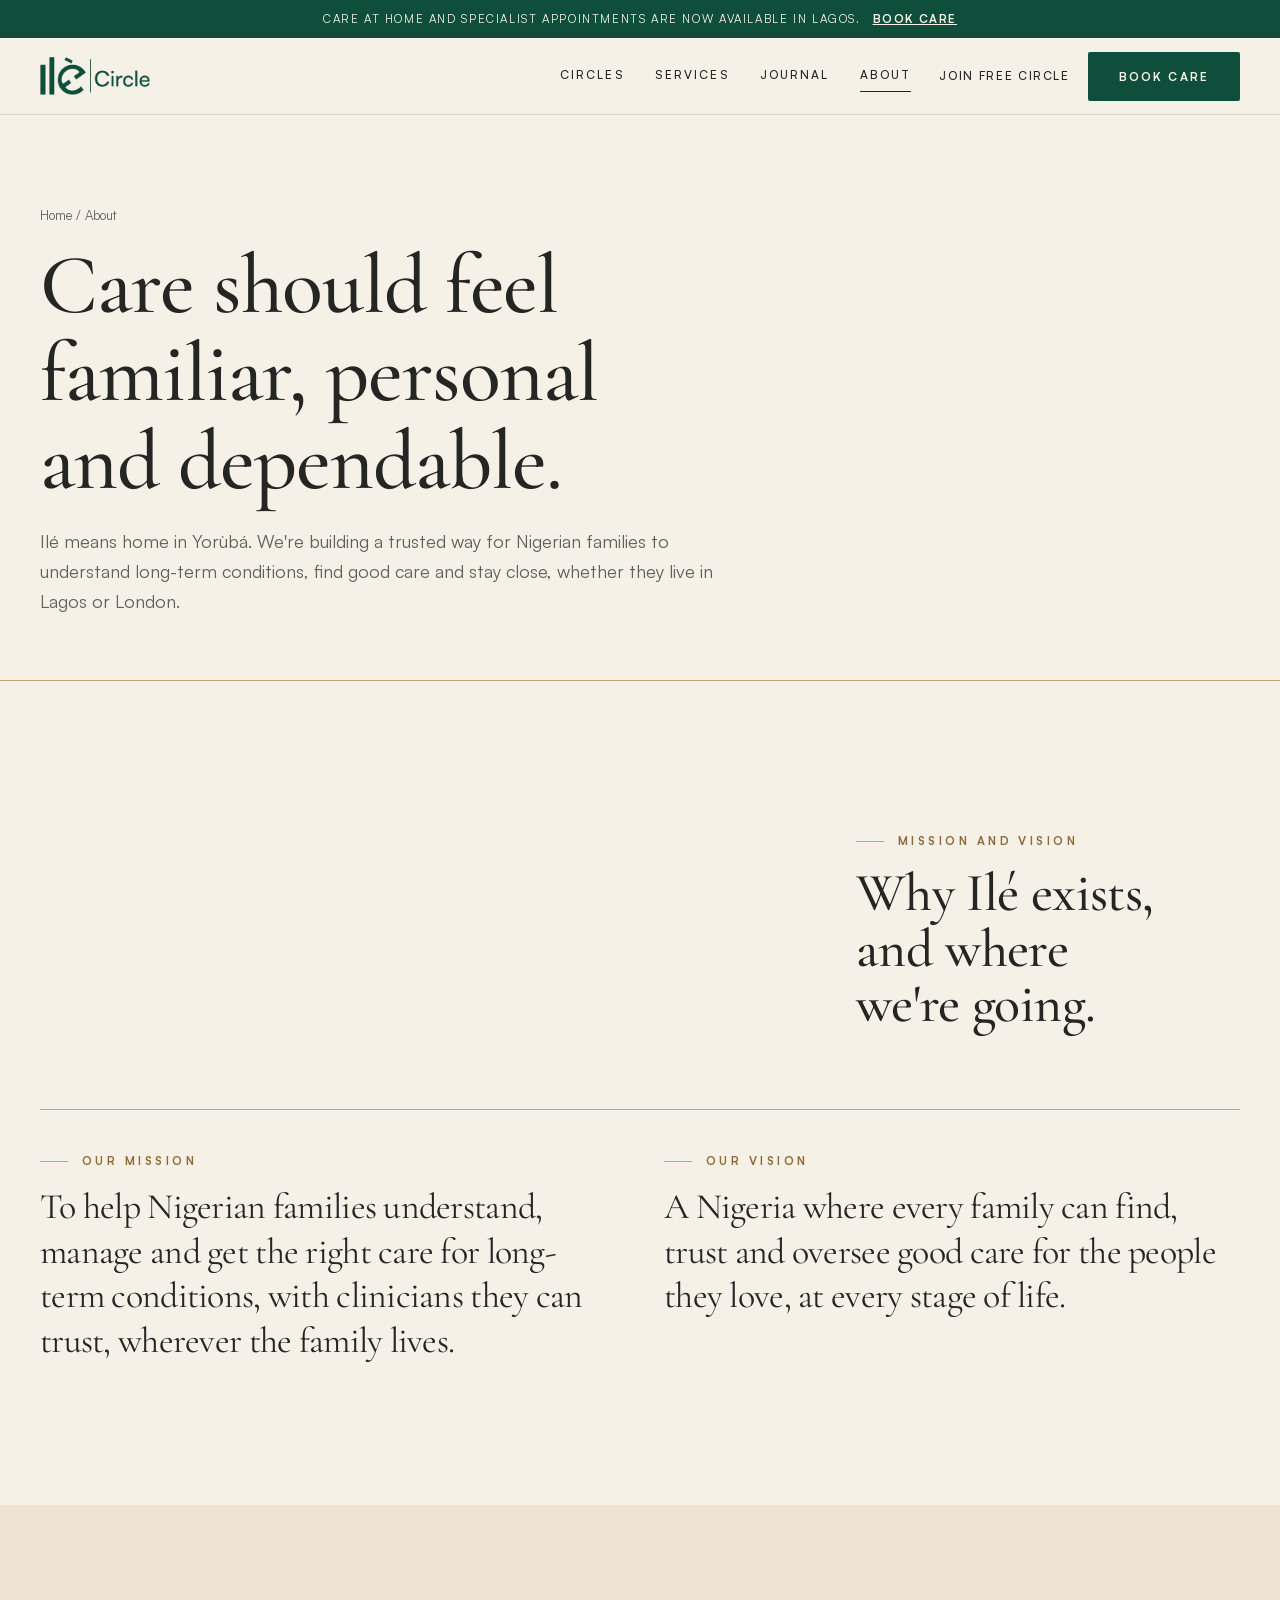
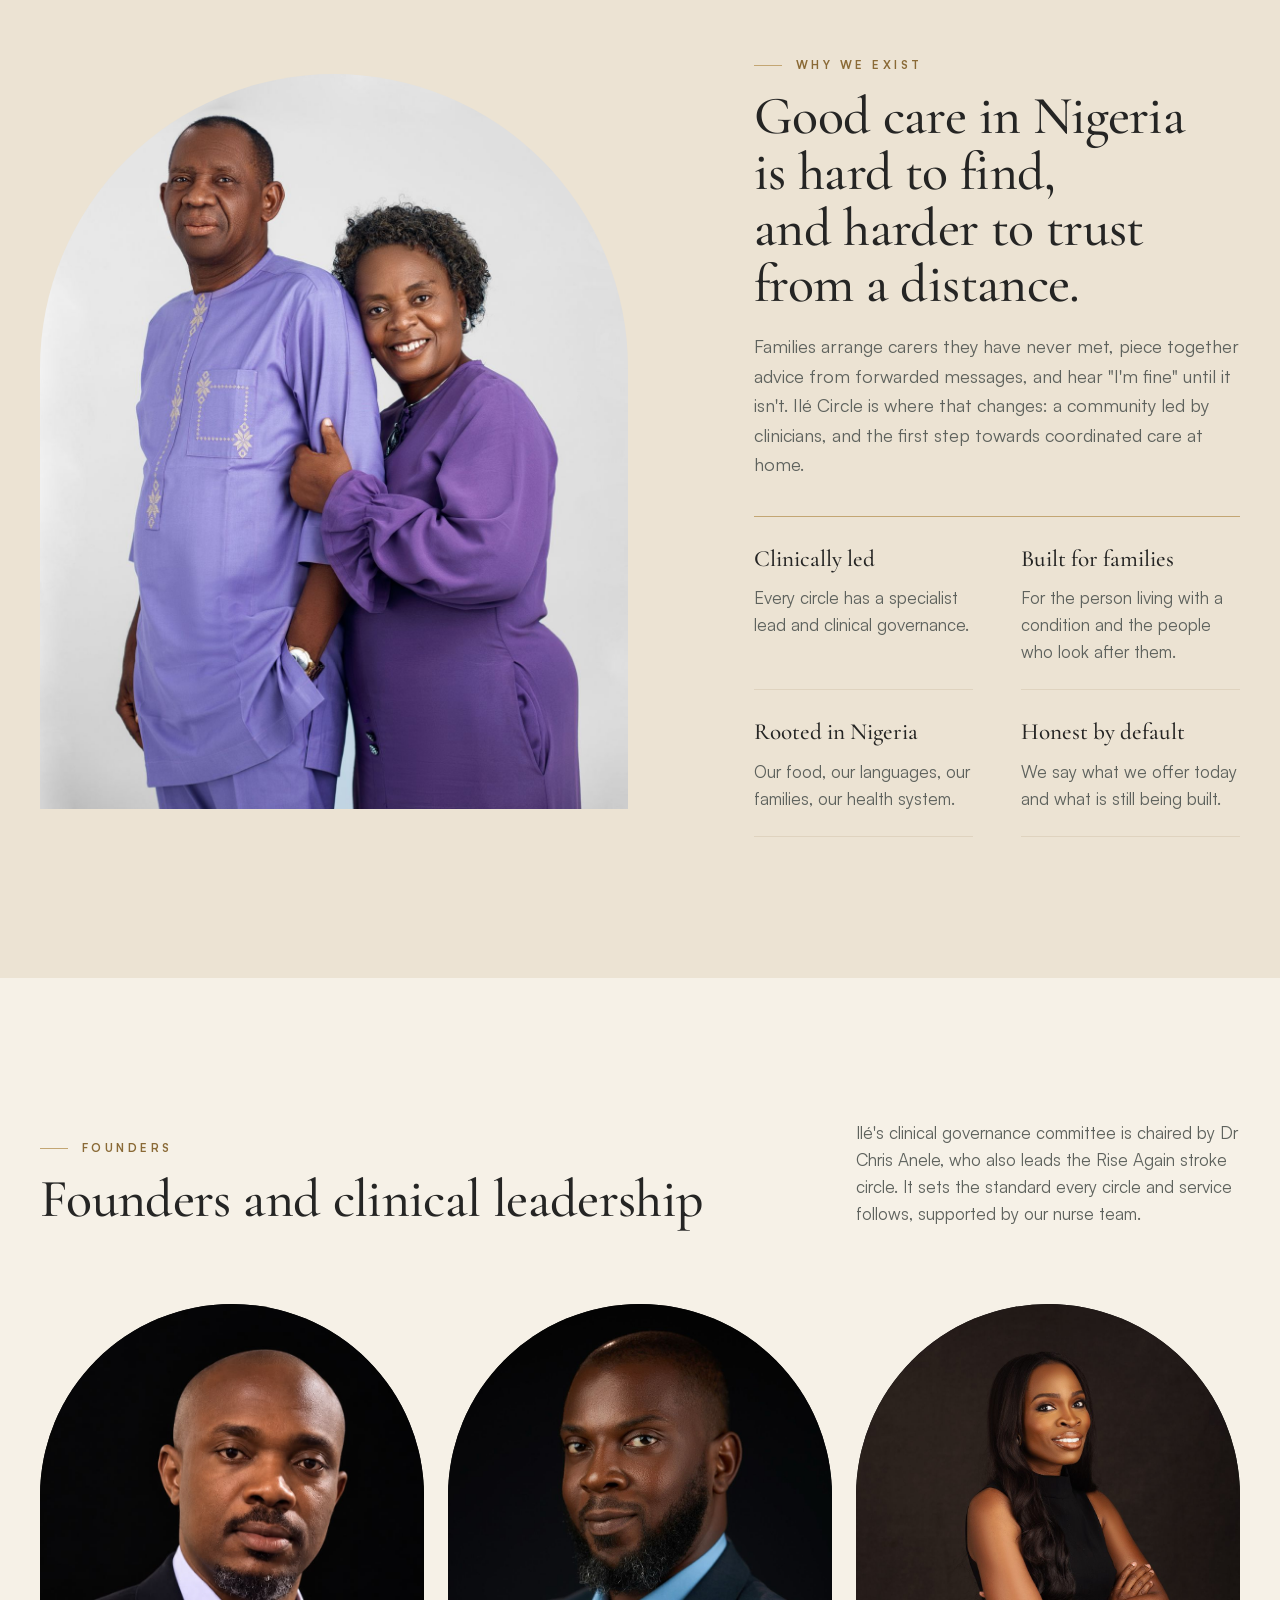
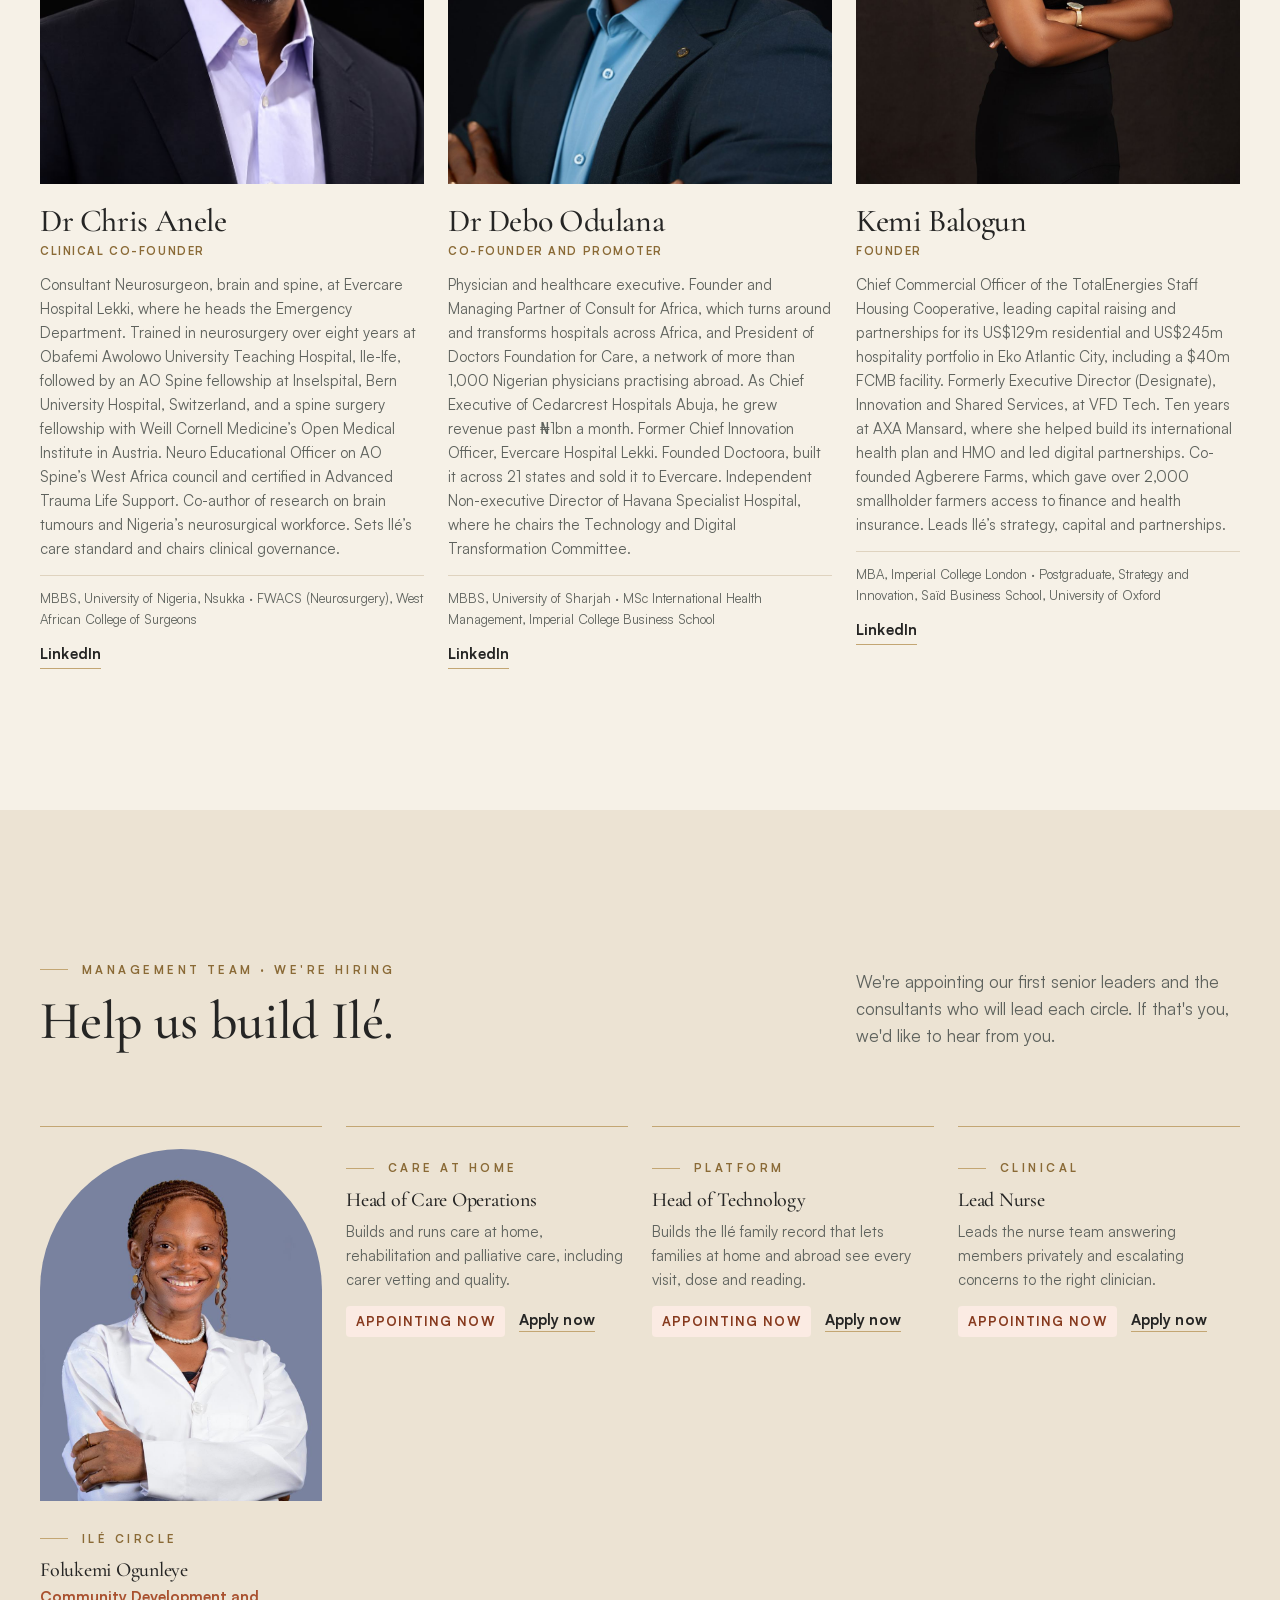
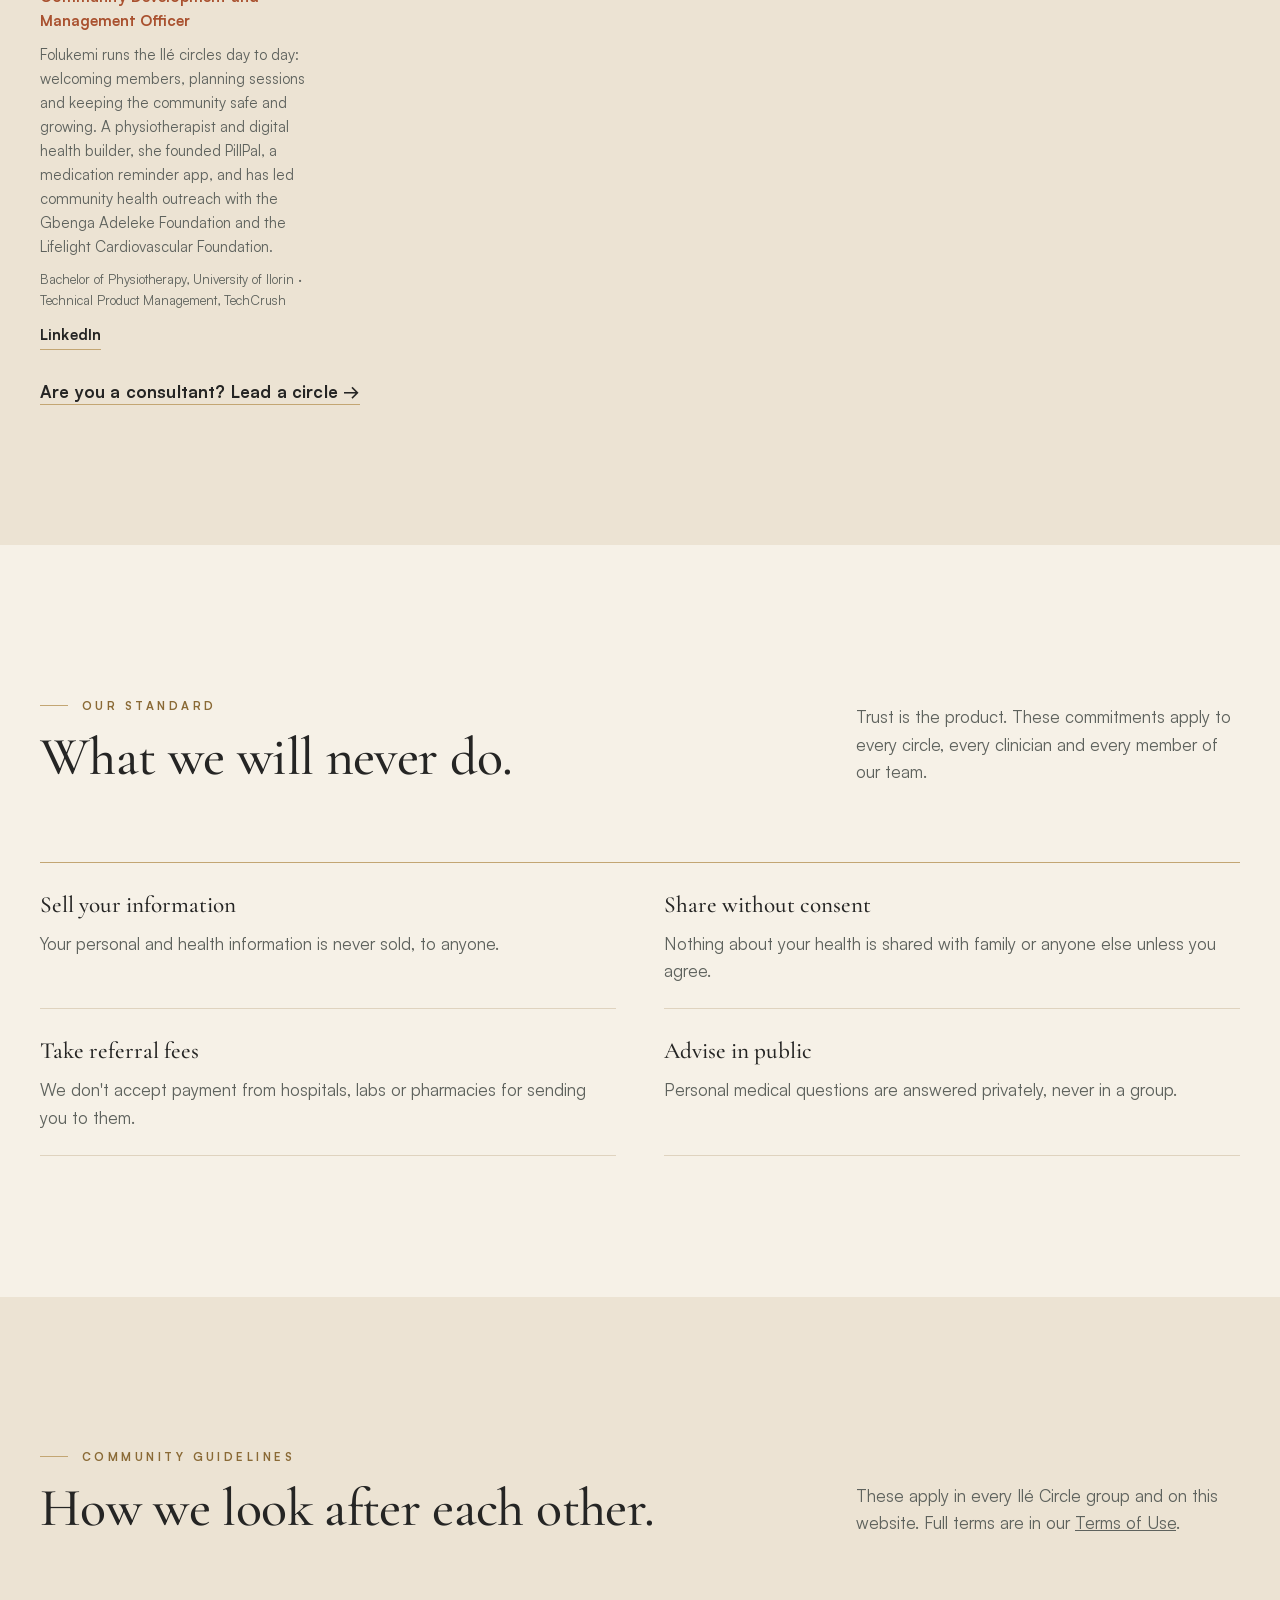
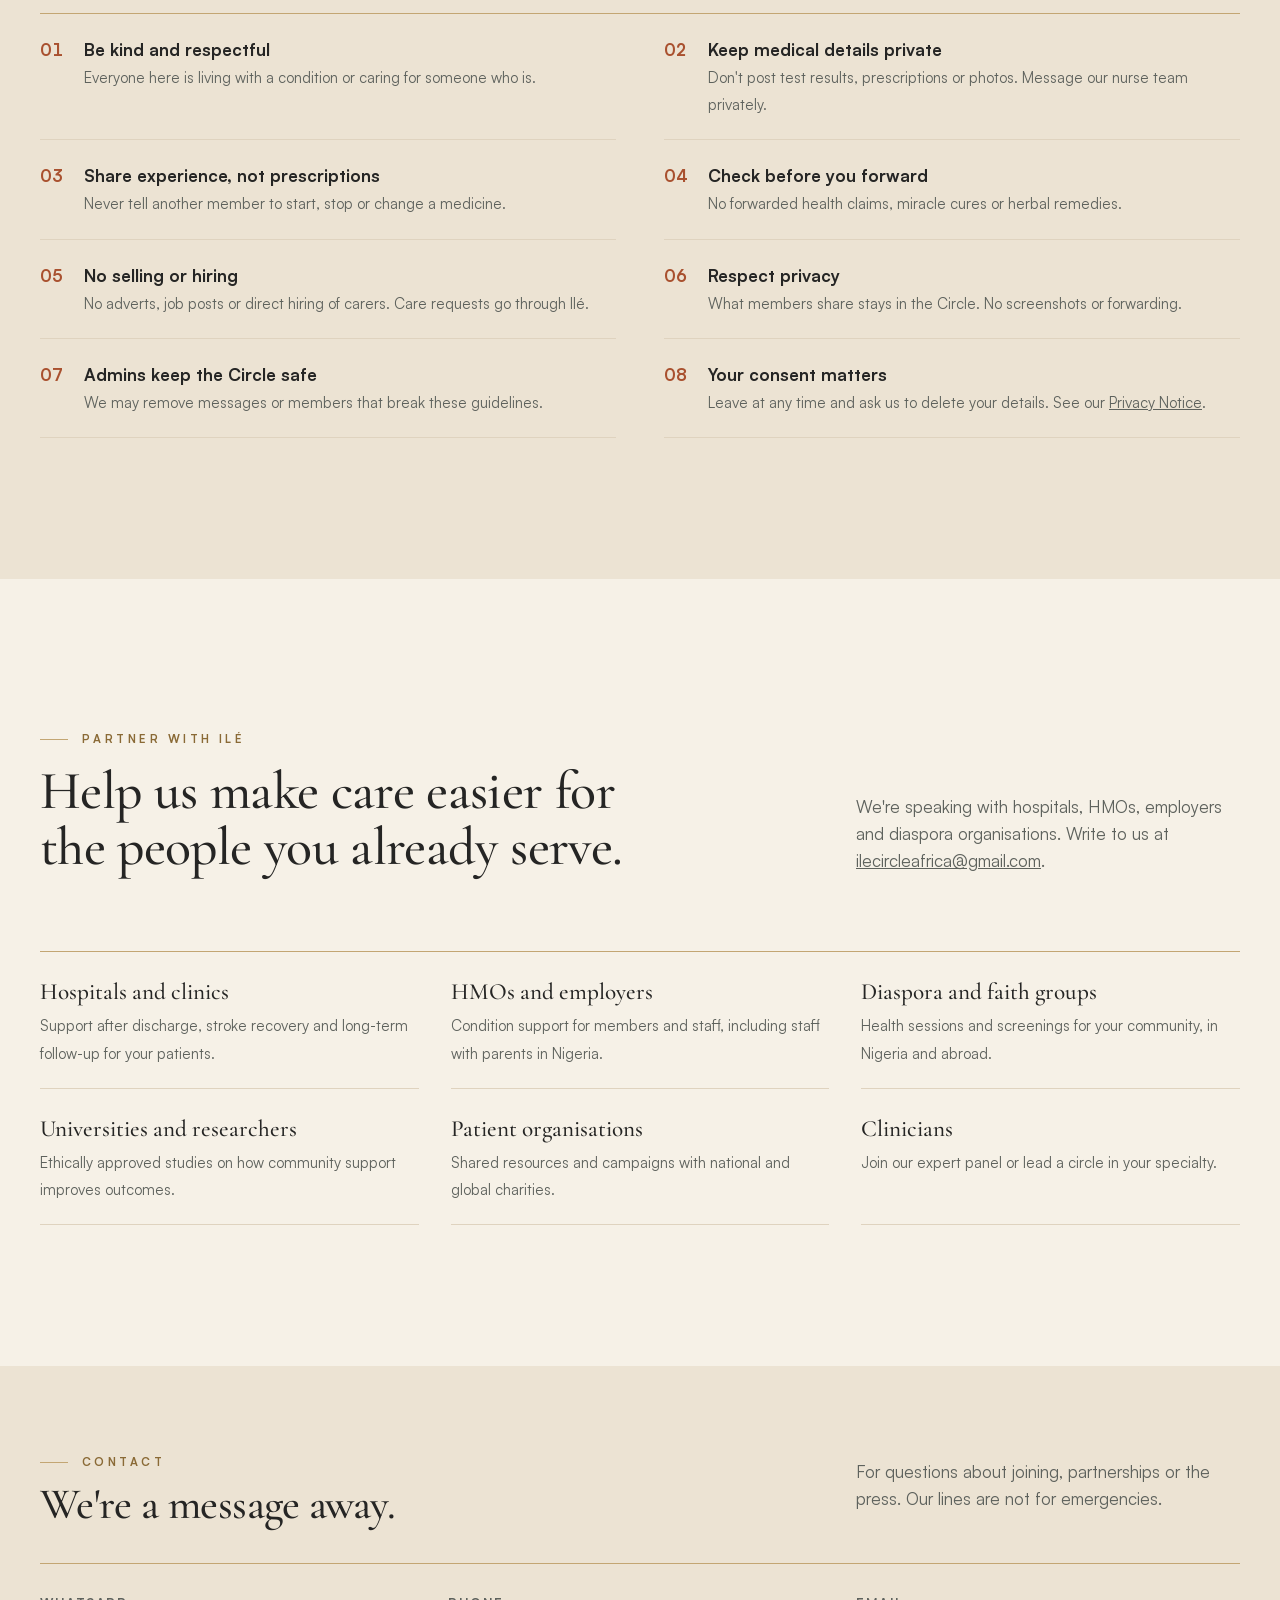
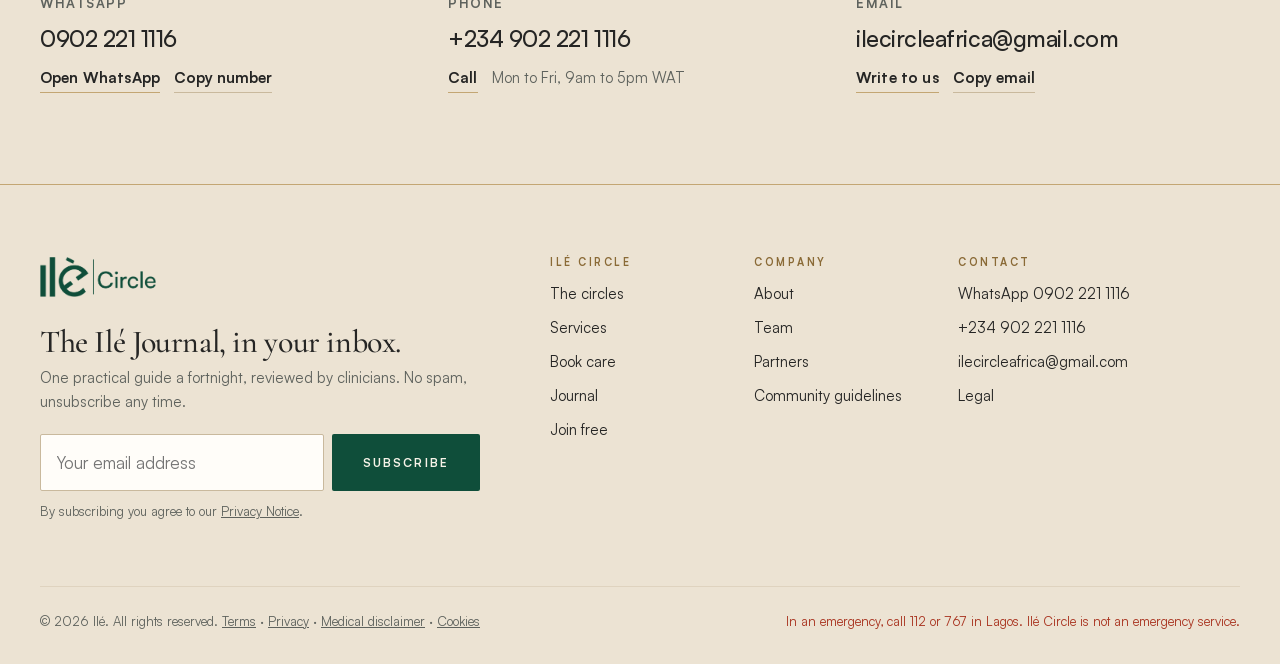
==== commit 323d8a23: "Move management team after founders on About page" ====
--- a/about.html
+++ b/about.html
@@ -74,7 +74,18 @@
   </div>
 </section>
 
-<section class="section alt" id="standard">
+<section class="section alt" id="careers">
+  <div class="wrap">
+    <div class="head">
+      <div><p class="kicker">Management team · We're hiring</p><h2>Help us build Ilé.</h2></div>
+      <div><p class="muted">We're appointing our first senior leaders and the consultants who will lead each circle. If that's you, we'd like to hear from you.</p></div>
+    </div>
+    <div class="roles"><article class="role-card appointed"><div class="role-photo"><img src="images/team-folukemi.jpg" alt="Portrait of Folukemi Ogunleye" loading="lazy" width="864" height="1080"></div><p class="kicker">Ilé Circle</p><h3>Folukemi Ogunleye</h3><p class="role">Community Development and Management Officer</p><p class="muted small">Folukemi runs the Ilé circles day to day: welcoming members, planning sessions and keeping the community safe and growing. A physiotherapist and digital health builder, she founded PillPal, a medication reminder app, and has led community health outreach with the Gbenga Adeleke Foundation and the Lifelight Cardiovascular Foundation.</p><p class="creds">Bachelor of Physiotherapy, University of Ilorin · Technical Product Management, TechCrush</p><a class="li link" href="https://www.linkedin.com/in/ogunleye-folukemisola-49941b267" target="_blank" rel="noopener">LinkedIn</a></article><article class="role-card"><p class="kicker">Care at home</p><h3>Head of Care Operations</h3><p class="muted small">Builds and runs care at home, rehabilitation and palliative care, including carer vetting and quality.</p><p class="small" style="margin-top:14px"><span class="badge" style="margin:0">Appointing now</span> <a class="link" style="margin-left:10px" href="apply.html?role=care-operations">Apply now</a></p></article><article class="role-card"><p class="kicker">Platform</p><h3>Head of Technology</h3><p class="muted small">Builds the Ilé family record that lets families at home and abroad see every visit, dose and reading.</p><p class="small" style="margin-top:14px"><span class="badge" style="margin:0">Appointing now</span> <a class="link" style="margin-left:10px" href="apply.html?role=technology">Apply now</a></p></article><article class="role-card"><p class="kicker">Clinical</p><h3>Lead Nurse</h3><p class="muted small">Leads the nurse team answering members privately and escalating concerns to the right clinician.</p><p class="small" style="margin-top:14px"><span class="badge" style="margin:0">Appointing now</span> <a class="link" style="margin-left:10px" href="apply.html?role=lead-nurse">Apply now</a></p></article></div>
+    <p style="margin-top:28px"><a class="link arrow" href="apply.html?role=circle-lead">Are you a consultant? Lead a circle</a></p>
+  </div>
+</section>
+
+<section class="section" id="standard">
   <div class="wrap">
     <div class="head">
       <div><p class="kicker">Our standard</p><h2>What we will never do.</h2></div>
@@ -89,7 +100,7 @@
   </div>
 </section>
 
-<section class="section" id="guidelines">
+<section class="section alt" id="guidelines">
   <div class="wrap">
     <div class="head">
       <div><p class="kicker">Community guidelines</p><h2>How we look after each other.</h2></div>
@@ -108,7 +119,7 @@
   </div>
 </section>
 
-<section class="section alt" id="partners">
+<section class="section" id="partners">
   <div class="wrap">
     <div class="head">
       <div><p class="kicker">Partner with Ilé</p><h2>Help us make care easier for the people you already serve.</h2></div>
@@ -122,17 +133,6 @@
       <div><b>Patient organisations</b><span>Shared resources and campaigns with national and global charities.</span></div>
       <div><b>Clinicians</b><span>Join our expert panel or lead a circle in your specialty.</span></div>
     </div>
-  </div>
-</section>
-
-<section class="section" id="careers">
-  <div class="wrap">
-    <div class="head">
-      <div><p class="kicker">Management team · We're hiring</p><h2>Help us build Ilé.</h2></div>
-      <div><p class="muted">We're appointing our first senior leaders and the consultants who will lead each circle. If that's you, we'd like to hear from you.</p></div>
-    </div>
-    <div class="roles"><article class="role-card appointed"><div class="role-photo"><img src="images/team-folukemi.jpg" alt="Portrait of Folukemi Ogunleye" loading="lazy" width="864" height="1080"></div><p class="kicker">Ilé Circle</p><h3>Folukemi Ogunleye</h3><p class="role">Community Development and Management Officer</p><p class="muted small">Folukemi runs the Ilé circles day to day: welcoming members, planning sessions and keeping the community safe and growing. A physiotherapist and digital health builder, she founded PillPal, a medication reminder app, and has led community health outreach with the Gbenga Adeleke Foundation and the Lifelight Cardiovascular Foundation.</p><p class="creds">Bachelor of Physiotherapy, University of Ilorin · Technical Product Management, TechCrush</p><a class="li link" href="https://www.linkedin.com/in/ogunleye-folukemisola-49941b267" target="_blank" rel="noopener">LinkedIn</a></article><article class="role-card"><p class="kicker">Care at home</p><h3>Head of Care Operations</h3><p class="muted small">Builds and runs care at home, rehabilitation and palliative care, including carer vetting and quality.</p><p class="small" style="margin-top:14px"><span class="badge" style="margin:0">Appointing now</span> <a class="link" style="margin-left:10px" href="apply.html?role=care-operations">Apply now</a></p></article><article class="role-card"><p class="kicker">Platform</p><h3>Head of Technology</h3><p class="muted small">Builds the Ilé family record that lets families at home and abroad see every visit, dose and reading.</p><p class="small" style="margin-top:14px"><span class="badge" style="margin:0">Appointing now</span> <a class="link" style="margin-left:10px" href="apply.html?role=technology">Apply now</a></p></article><article class="role-card"><p class="kicker">Clinical</p><h3>Lead Nurse</h3><p class="muted small">Leads the nurse team answering members privately and escalating concerns to the right clinician.</p><p class="small" style="margin-top:14px"><span class="badge" style="margin:0">Appointing now</span> <a class="link" style="margin-left:10px" href="apply.html?role=lead-nurse">Apply now</a></p></article></div>
-    <p style="margin-top:28px"><a class="link arrow" href="apply.html?role=circle-lead">Are you a consultant? Lead a circle</a></p>
   </div>
 </section>
 
